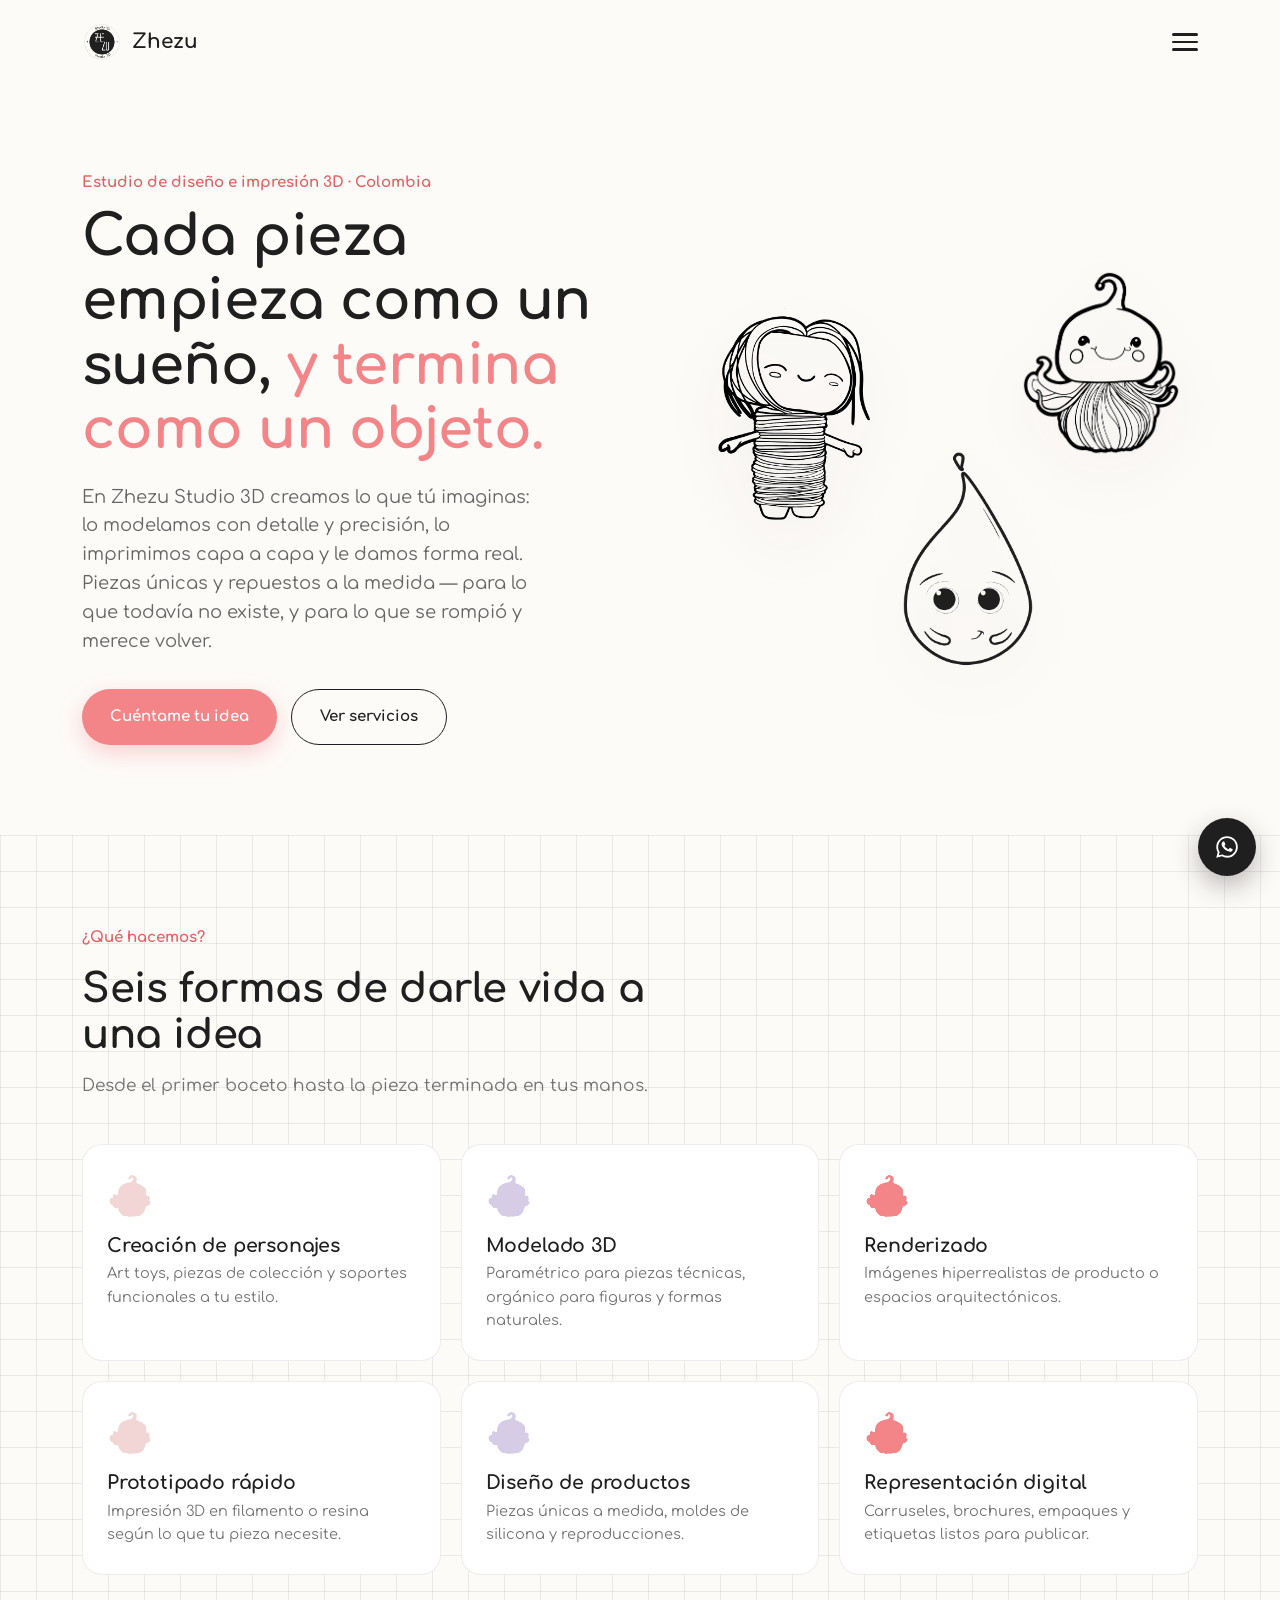
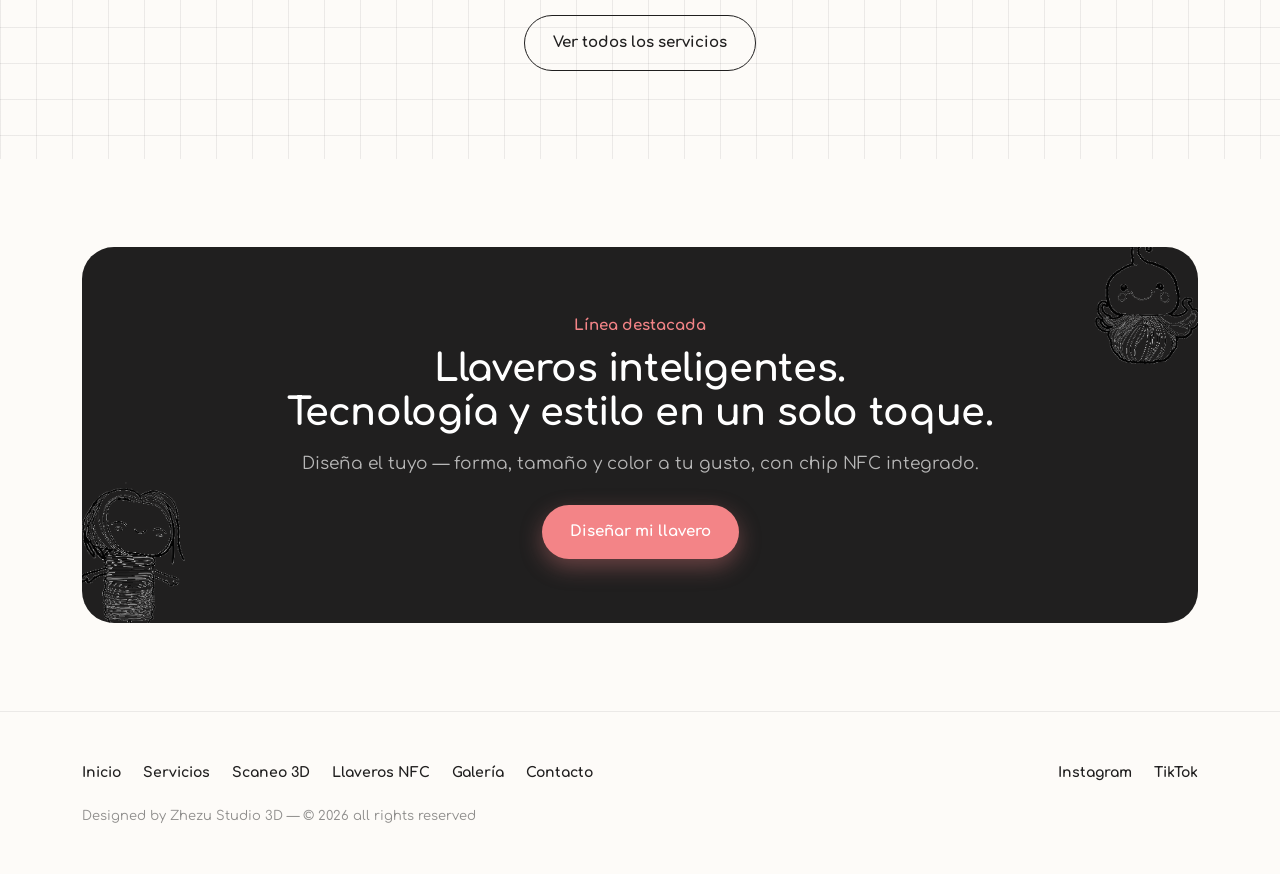
==== index.html @ 17ceea51 "Add files via upload" ====
<!DOCTYPE html>
<html lang="es">
<head>
<meta charset="UTF-8">
<meta name="viewport" content="width=device-width, initial-scale=1.0">
<title>Zhezu Studio 3D — Diseño e impresión 3D personalizada</title>
<meta name="description" content="Estudio de diseño e impresión 3D en Colombia. Personajes, modelado 3D, renderizado, prototipado y llaveros inteligentes con NFC.">
<link rel="icon" href="assets/img/logo_badge.png">
<link rel="preconnect" href="https://fonts.googleapis.com">
<link href="https://fonts.googleapis.com/css2?family=Comfortaa:wght@400;500;600;700&display=swap" rel="stylesheet">
<link rel="stylesheet" href="https://api.fontshare.com/v2/css?f[]=satoshi@400,500,700,900&display=swap">
<link rel="stylesheet" href="assets/css/style.css">
</head>
<body>

<div id="loading-overlay" data-root="./">
  <div class="loading-grid"></div>
  <div class="loading-center">
    <img src="assets/img/mascot_gota.png" alt="">
    <p>cargando</p>
  </div>
  <div class="error-state">
    <h2>¡whoops! algo salió mal</h2>
    <p>Parece que la conexión falló al cargar la página. Intenta de nuevo.</p>
    <button class="btn btn-primary error-retry">Reintentar</button>
  </div>
</div>

<header class="site-header">
  <div class="wrap">
    <a href="index.html" class="brand"><img src="assets/img/logo_badge.png" alt="Zhezu Studio 3D">Zhezu</a>
    <button class="menu-toggle" aria-label="Abrir menú"><span></span><span></span><span></span></button>
  </div>
</header>

<div class="nav-overlay">
  <div class="wrap nav-layout">
    <div class="nav-mascot"><img src="assets/img/mascot_medusa.png" alt=""></div>
    <div class="nav-main">
      <ul>
        <li><a href="servicios.html">Servicios</a></li>
        <li><a href="scaneo-3d.html">Scaneo 3D</a></li>
        <li><a href="llaveros.html">Llaveros NFC</a></li>
        <li><a href="galeria.html">Galería trabajos</a></li>
        <li><a href="contacto.html">Contacto</a></li>
      </ul>
      <div class="nav-foot">
        <div class="nav-social">
          <a href="https://www.instagram.com/zhezu_studio3d" target="_blank" rel="noopener">Instagram</a>
          <a href="https://www.tiktok.com/@zhezu_studio3d" target="_blank" rel="noopener">TikTok</a>
          <a href="https://wa.me/573208390714?text=Hola%21%20Quiero%20m%C3%A1s%20informaci%C3%B3n%20de%20Zhezu%20Studio%203D." target="_blank" rel="noopener">WhatsApp</a>
        </div>
      </div>
    </div>
  </div>
</div>

<section class="hero">
  <div class="wrap hero-grid">
    <div class="reveal">
      <span class="eyebrow">Estudio de diseño e impresión 3D · Colombia</span>
      <h1>Cada pieza empieza como un sueño, <em>y termina como un objeto.</em></h1>
      <p class="lead">En Zhezu Studio 3D creamos lo que tú imaginas: lo modelamos con detalle y precisión, lo imprimimos capa a capa y le damos forma real. Piezas únicas y repuestos a la medida — para lo que todavía no existe, y para lo que se rompió y merece volver.</p>
      <div class="hero-actions">
        <a class="btn btn-primary" href="https://wa.me/573208390714?text=Hola%21%20Tengo%20una%20idea%20y%20quiero%20cont%C3%A1rtela%20a%20Zhezu%20Studio%203D." target="_blank" rel="noopener">Cuéntame tu idea</a>
        <a class="btn btn-ghost" href="servicios.html">Ver servicios</a>
      </div>
    </div>
    <div class="hero-art reveal">
      <img class="mascot m1" src="assets/img/mascot_momia.png" alt="Mascota Zhezu">
      <img class="mascot m2" src="assets/img/mascot_gota.png" alt="Mascota Zhezu">
      <img class="mascot m3" src="assets/img/mascot_medusa.png" alt="Mascota Zhezu">
    </div>
  </div>
</section>

<section class="grid-bg">
  <div class="wrap">
    <div class="section-head reveal">
      <span class="eyebrow">¿Qué hacemos?</span>
      <h2>Seis formas de darle vida a una idea</h2>
      <p class="sub">Desde el primer boceto hasta la pieza terminada en tus manos.</p>
    </div>
    <div class="services-grid">
      <div class="service-card reveal">
        <img class="icon" src="assets/img/silueta_medusa_blush.png" alt="">
        <h3>Creación de personajes</h3>
        <p>Art toys, piezas de colección y soportes funcionales a tu estilo.</p>
      </div>
      <div class="service-card reveal">
        <img class="icon" src="assets/img/silueta_medusa_lavanda.png" alt="">
        <h3>Modelado 3D</h3>
        <p>Paramétrico para piezas técnicas, orgánico para figuras y formas naturales.</p>
      </div>
      <div class="service-card reveal">
        <img class="icon" src="assets/img/silueta_medusa_coral.png" alt="">
        <h3>Renderizado</h3>
        <p>Imágenes hiperrealistas de producto o espacios arquitectónicos.</p>
      </div>
      <div class="service-card reveal">
        <img class="icon" src="assets/img/silueta_medusa_blush.png" alt="">
        <h3>Prototipado rápido</h3>
        <p>Impresión 3D en filamento o resina según lo que tu pieza necesite.</p>
      </div>
      <div class="service-card reveal">
        <img class="icon" src="assets/img/silueta_medusa_lavanda.png" alt="">
        <h3>Diseño de productos</h3>
        <p>Piezas únicas a medida, moldes de silicona y reproducciones.</p>
      </div>
      <div class="service-card reveal">
        <img class="icon" src="assets/img/silueta_medusa_coral.png" alt="">
        <h3>Representación digital</h3>
        <p>Carruseles, brochures, empaques y etiquetas listos para publicar.</p>
      </div>
    </div>
    <div style="text-align:center;margin-top:40px;">
      <a class="btn btn-ghost reveal" href="servicios.html">Ver todos los servicios</a>
    </div>
  </div>
</section>

<section>
  <div class="wrap">
    <div class="cta-banner reveal">
      <img class="mascot-corner mc1" src="assets/img/mascot_momia.png" alt="">
      <img class="mascot-corner mc2" src="assets/img/mascot_medusa.png" alt="">
      <span class="eyebrow" style="color:var(--coral);">Línea destacada</span>
      <h2>Llaveros inteligentes.<br>Tecnología y estilo en un solo toque.</h2>
      <p>Diseña el tuyo — forma, tamaño y color a tu gusto, con chip NFC integrado.</p>
      <a class="btn btn-primary" href="llaveros.html">Diseñar mi llavero</a>
    </div>
  </div>
</section>

<footer class="site-footer">
  <div class="wrap">
    <div class="footer-grid">
      <div class="footer-links">
        <a href="index.html">Inicio</a>
        <a href="servicios.html">Servicios</a>
        <a href="scaneo-3d.html">Scaneo 3D</a>
        <a href="llaveros.html">Llaveros NFC</a>
        <a href="galeria.html">Galería</a>
        <a href="contacto.html">Contacto</a>
      </div>
      <div class="footer-links">
        <a href="https://www.instagram.com/zhezu_studio3d" target="_blank" rel="noopener">Instagram</a>
        <a href="https://www.tiktok.com/@zhezu_studio3d" target="_blank" rel="noopener">TikTok</a>
      </div>
    </div>
    <p class="footer-note" style="margin-top:22px;">Designed by Zhezu Studio 3D — © 2026 all rights reserved</p>
  </div>
</footer>

<a class="wa-float" href="https://wa.me/573208390714?text=Hola%21%20Quiero%20m%C3%A1s%20informaci%C3%B3n%20de%20Zhezu%20Studio%203D." target="_blank" rel="noopener" aria-label="Escribir por WhatsApp">
  <svg width="26" height="26" viewBox="0 0 24 24" fill="none" xmlns="http://www.w3.org/2000/svg">
    <path d="M12.04 2C6.58 2 2.13 6.45 2.13 11.91C2.13 13.66 2.59 15.36 3.45 16.86L2.05 22L7.3 20.62C8.75 21.41 10.38 21.82 12.04 21.82C17.5 21.82 21.95 17.37 21.95 11.91C21.95 9.27 20.92 6.78 19.05 4.91C17.18 3.03 14.68 2 12.04 2ZM12.04 3.67C14.24 3.67 16.31 4.53 17.87 6.09C19.42 7.65 20.28 9.72 20.28 11.92C20.28 16.46 16.58 20.15 12.03 20.15C10.56 20.15 9.12 19.76 7.86 19.03L7.56 18.85L4.43 19.67L5.26 16.61L5.06 16.3C4.26 15 3.8 13.47 3.8 11.91C3.81 7.37 7.5 3.67 12.04 3.67ZM8.53 6.98C8.37 6.98 8.1 7.04 7.87 7.29C7.65 7.53 7 8.13 7 9.36C7 10.59 7.89 11.78 8.01 11.94C8.14 12.11 9.76 14.68 12.31 15.7C14.43 16.55 14.86 16.38 15.33 16.34C15.8 16.3 16.81 15.74 17.02 15.16C17.24 14.58 17.24 14.08 17.17 13.97C17.11 13.87 16.94 13.81 16.69 13.68C16.44 13.56 15.2 12.95 14.97 12.87C14.74 12.78 14.58 12.74 14.41 12.99C14.25 13.24 13.78 13.81 13.64 13.97C13.5 14.14 13.36 14.16 13.11 14.03C12.86 13.91 12.05 13.64 11.09 12.79C10.35 12.13 9.84 11.32 9.7 11.07C9.56 10.82 9.68 10.69 9.81 10.56C9.92 10.45 10.06 10.26 10.19 10.12C10.31 9.97 10.36 9.87 10.44 9.7C10.53 9.54 10.48 9.4 10.42 9.27C10.36 9.15 9.86 7.9 9.64 7.4C9.44 6.92 9.23 6.98 9.06 6.98H8.53Z" fill="currentColor"/>
  </svg>
</a>

<script src="assets/js/main.js"></script>
</body>
</html>
---- assets/css/style.css ----
/* ==========================================================================
   ZHEZU STUDIO 3D — Design system
   ========================================================================== */

:root{
  --coral: #f38487;
  --coral-deep: #e56065;
  --lavanda: #d7cce5;
  --lavanda-deep: #b9a6d1;
  --blush: #f2d6d5;
  --ink: #201f1f;
  --cream: #fdfbf8;
  --paper: #ffffff;
  --line: rgba(32,31,31,0.08);
  --line-strong: rgba(32,31,31,0.14);

  --font-display: 'Comfortaa', sans-serif;
  --font-body: 'Satoshi', 'Comfortaa', sans-serif;

  --radius-s: 10px;
  --radius-m: 20px;
  --radius-l: 32px;

  --ease: cubic-bezier(.22,1,.36,1);
}

*, *::before, *::after{ box-sizing: border-box; }
html{ scroll-behavior: smooth; }
body{
  margin: 0;
  background: var(--cream);
  color: var(--ink);
  font-family: var(--font-body);
  font-size: 17px;
  line-height: 1.6;
  -webkit-font-smoothing: antialiased;
  overflow-x: hidden;
}
img{ max-width: 100%; display: block; }
a{ color: inherit; text-decoration: none; }
button{ font-family: inherit; }

h1,h2,h3,h4,.font-display{
  font-family: var(--font-display);
  font-weight: 700;
  margin: 0;
  line-height: 1.15;
  letter-spacing: -0.01em;
}

.wrap{ max-width: 1180px; margin: 0 auto; padding: 0 32px; }
@media (max-width: 640px){ .wrap{ padding: 0 20px; } }

/* subtle graph-paper background, brand signature */
.grid-bg{
  background-image:
    linear-gradient(var(--line) 1px, transparent 1px),
    linear-gradient(90deg, var(--line) 1px, transparent 1px);
  background-size: 36px 36px;
}

section{ padding: 88px 0; position: relative; }
@media (max-width: 640px){ section{ padding: 56px 0; } }

.eyebrow{
  font-family: var(--font-display);
  font-weight: 700;
  color: var(--coral-deep);
  font-size: 15px;
  display: inline-block;
  margin-bottom: 10px;
}

.btn{
  display: inline-flex;
  align-items: center;
  gap: 8px;
  padding: 15px 28px;
  border-radius: 100px;
  font-family: var(--font-display);
  font-weight: 700;
  font-size: 15px;
  border: none;
  cursor: pointer;
  transition: transform .2s var(--ease), box-shadow .2s var(--ease);
}
.btn:hover{ transform: translateY(-2px); }
.btn-primary{ background: var(--coral); color: #fff; box-shadow: 0 8px 22px rgba(243,132,135,0.35); }
.btn-primary:hover{ box-shadow: 0 12px 28px rgba(243,132,135,0.45); }
.btn-ghost{ background: transparent; border: 1.5px solid var(--ink); color: var(--ink); }
.btn-ghost:hover{ background: var(--ink); color: #fff; }
.btn-light{ background: #fff; color: var(--ink); border: 1.5px solid var(--line-strong); }

/* ---- header / nav ---- */
.site-header{
  position: fixed; top: 0; left: 0; right: 0; z-index: 200;
  padding: 22px 0;
  transition: background .3s var(--ease), box-shadow .3s var(--ease);
}
.site-header.is-scrolled{
  background: rgba(253,251,248,0.9);
  backdrop-filter: blur(10px);
  box-shadow: 0 1px 0 var(--line);
}
.site-header .wrap{ display:flex; align-items:center; justify-content:space-between; }
.brand{ display:flex; align-items:center; gap:10px; font-family: var(--font-display); font-weight:700; font-size: 20px; }
.brand img{ width: 40px; height: 40px; }
.menu-toggle{
  display:flex; flex-direction:column; gap:5px; background:none; border:none; cursor:pointer;
  padding: 10px; margin: -10px;
}
.menu-toggle span{ width: 26px; height: 2.5px; background: var(--ink); border-radius: 2px; transition: transform .3s var(--ease), opacity .3s var(--ease); }
.menu-toggle.is-open span:nth-child(1){ transform: translateY(7.5px) rotate(45deg); }
.menu-toggle.is-open span:nth-child(2){ opacity: 0; }
.menu-toggle.is-open span:nth-child(3){ transform: translateY(-7.5px) rotate(-45deg); }

/* full-screen nav overlay */
.nav-overlay{
  position: fixed; inset: 0; z-index: 190;
  background: var(--blush);
  display: flex; flex-direction: column; justify-content: center;
  transform: translateY(-100%);
  transition: transform .5s var(--ease);
}
.nav-overlay.is-open{ transform: translateY(0); }
.nav-layout{
  display:flex; align-items:center; gap: 64px;
}
.nav-mascot{
  flex: 0 0 auto; display:flex; align-items:center; justify-content:center;
  opacity: 0; transform: translateX(-24px) scale(.9);
  transition: opacity .6s var(--ease) .1s, transform .6s var(--ease) .1s;
}
.nav-overlay.is-open .nav-mascot{ opacity: 1; transform: translateX(0) scale(1); }
.nav-mascot img{ width: clamp(120px, 16vw, 220px); animation: nav-mascot-spin 9s linear infinite; }
@keyframes nav-mascot-spin{ from{ transform: rotate(0deg);} to{ transform: rotate(360deg);} }
@media (max-width: 780px){ .nav-mascot{ display:none; } }
.nav-main{ flex: 1 1 auto; min-width: 0; }
.nav-overlay ul{ list-style:none; margin: 0; padding: 0; }
.nav-overlay li{ overflow:hidden; }
.nav-overlay ul a{
  display:inline-block;
  font-family: var(--font-display);
  font-weight: 700;
  font-size: clamp(26px, 4.4vw, 42px);
  color: var(--ink);
  padding: 5px 0;
  transform: translateY(110%);
  transition: transform .55s var(--ease), color .2s;
}
.nav-overlay.is-open ul a{ transform: translateY(0); }
.nav-overlay ul a:hover{ color: var(--coral-deep); }
.nav-overlay li:nth-child(1) a{ transition-delay: .06s; }
.nav-overlay li:nth-child(2) a{ transition-delay: .11s; }
.nav-overlay li:nth-child(3) a{ transition-delay: .16s; }
.nav-overlay li:nth-child(4) a{ transition-delay: .21s; }
.nav-overlay li:nth-child(5) a{ transition-delay: .26s; }
.nav-overlay .nav-foot{
  display:flex; justify-content:flex-start; align-items:center;
  margin-top: 32px; padding-top: 18px; border-top: 1px solid rgba(32,31,31,0.15);
  font-size: 14px;
  opacity: 0;
  transition: opacity .4s var(--ease) .2s;
}
.nav-overlay.is-open .nav-foot{ opacity: 1; }
.nav-social{ display:flex; gap: 18px; }
.nav-social a{
  font-family: var(--font-display);
  font-weight: 700;
  font-size: 14px;
  color: var(--ink);
  transition: color .2s;
}
.nav-social a:hover{ color: var(--coral-deep); }

/* ---- loading overlay ---- */
#loading-overlay{
  position: fixed; inset: 0; z-index: 500;
  background: var(--cream);
  display:flex; align-items:center; justify-content:center;
  transition: opacity .5s var(--ease), visibility .5s var(--ease);
}
#loading-overlay.is-hidden{ opacity: 0; visibility: hidden; pointer-events:none; }
.loading-grid{
  position:absolute; inset:0;
  display:grid;
  grid-template-columns: repeat(auto-fill, minmax(70px,1fr));
  grid-auto-rows: 70px;
  overflow:hidden;
  opacity: .55;
}
.loading-grid img{
  width: 30px; height: 30px; margin: auto;
  animation: spin-loading 2.2s linear infinite;
  transition: transform .6s cubic-bezier(.55,0,1,.45), opacity .6s;
}
@keyframes spin-loading{ to{ transform: rotate(360deg); } }
.loading-center{
  position: relative; z-index: 2; text-align:center;
}
.loading-center img{ width: 84px; height:84px; margin: 0 auto 14px; animation: spin-loading 1.6s linear infinite; }
.loading-center p{ font-family: var(--font-display); font-weight:700; color: var(--coral-deep); letter-spacing: .04em; }

#loading-overlay.is-error .loading-grid img{
  animation: none !important;
  transform: translateY(140vh) rotate(280deg) !important;
  opacity: .35;
}
#loading-overlay.is-error .loading-center{ display:none; }
.error-state{
  display:none; position:relative; z-index:2; text-align:center; max-width: 420px; padding: 0 20px;
}
#loading-overlay.is-error .error-state{ display:block; }
.error-state h2{ color: var(--coral-deep); font-size: 30px; margin-bottom: 10px; }
.error-state p{ color: rgba(32,31,31,0.65); margin-bottom: 22px; }

/* ---- hero ---- */
.hero{ padding-top: 168px; padding-bottom: 90px; }
.hero-grid{ display:grid; grid-template-columns: 1.05fr .95fr; gap: 40px; align-items:center; }
@media (max-width: 880px){ .hero-grid{ grid-template-columns: 1fr; } }
.hero h1{ font-size: clamp(34px, 5vw, 56px); }
.hero h1 em{ font-style: normal; color: var(--coral); }
.hero p.lead{ margin-top: 20px; color: rgba(32,31,31,0.68); max-width: 46ch; font-size: 18px; }
.hero-actions{ display:flex; gap:14px; margin-top: 34px; flex-wrap:wrap; }
.hero-art{ position:relative; height: 420px; }
.hero-art .mascot{ position:absolute; transition: transform .15s ease-out; filter: drop-shadow(0 20px 30px rgba(32,31,31,0.08)); }
.hero-art .m1{ width: 34%; left: 4%; top: 12%; }
.hero-art .m2{ width: 30%; left: 40%; top: 46%; }
.hero-art .m3{ width: 34%; right: 2%; top: 4%; }

.hero-art--solo{ display:flex; align-items:center; justify-content:center; }
.mascot-solo{
  position:static !important; width: 52%; max-width: 320px;
  animation: mascot-float 5s ease-in-out infinite;
}
@keyframes mascot-float{
  0%, 100%{ transform: translateY(0) rotate(-3deg); }
  50%{ transform: translateY(-16px) rotate(3deg); }
}

/* ---- decorative silhouettes ---- */
.bg-blob{ position:absolute; opacity:.5; pointer-events:none; z-index:0; }

/* ---- services teaser / grid ---- */
.services-grid{ display:grid; grid-template-columns: repeat(3,1fr); gap: 20px; margin-top: 44px; }
@media (max-width: 900px){ .services-grid{ grid-template-columns: repeat(2,1fr); } }
@media (max-width: 600px){ .services-grid{ grid-template-columns: 1fr; } }
.service-card{
  background: #fff; border: 1px solid var(--line); border-radius: var(--radius-m);
  padding: 28px 24px; transition: transform .25s var(--ease), box-shadow .25s var(--ease), border-color .25s;
  position: relative; overflow: hidden;
}
.service-card:hover{ transform: translateY(-6px); box-shadow: 0 18px 36px rgba(32,31,31,0.09); border-color: transparent; }
.service-card .icon{ width: 46px; height: 46px; margin-bottom: 16px; transition: transform .35s var(--ease); }
.service-card:hover .icon{ transform: rotate(-8deg) scale(1.08); }
.service-card h3{ font-size: 19px; margin-bottom: 6px; }
.service-card p{ color: rgba(32,31,31,0.62); font-size: 14.5px; margin: 0; }

/* ---- section head ---- */
.section-head{ max-width: 62ch; }
.section-head h2{ font-size: clamp(28px,4vw,40px); margin-top: 6px; }
.section-head p.sub{ color: rgba(32,31,31,0.62); margin-top: 14px; font-size: 17px; }

/* ---- CTA banner ---- */
.cta-banner{
  background: var(--ink); color: #fff; border-radius: var(--radius-l);
  padding: 64px 44px; text-align:center; position: relative; overflow:hidden;
}
.cta-banner h2{ color:#fff; font-size: clamp(26px,4vw,38px); }
.cta-banner p{ color: rgba(255,255,255,0.68); margin: 14px 0 28px; }
.cta-banner .mascot-corner{ position:absolute; width: 120px; opacity:.9; }
.cta-banner .mc1{ left: -10px; bottom: -14px; }
.cta-banner .mc2{ right: -10px; top: -14px; transform: scaleX(-1); }

/* ---- footer ---- */
.site-footer{ padding: 50px 0 34px; border-top: 1px solid var(--line); }
.footer-grid{ display:flex; justify-content:space-between; align-items:center; flex-wrap:wrap; gap: 18px; }
.footer-links{ display:flex; gap: 22px; font-family: var(--font-display); font-weight:700; font-size:14px; }
.footer-links a:hover{ color: var(--coral-deep); }
.footer-note{ font-size: 13px; color: rgba(32,31,31,0.5); }

/* ---- whatsapp float ---- */
.wa-float{
  position: fixed; bottom: 24px; right: 24px; z-index: 150;
  width: 58px; height: 58px; border-radius: 50%;
  background: var(--ink); color: #fff; display:flex; align-items:center; justify-content:center;
  box-shadow: 0 10px 26px rgba(32,31,31,0.3);
  transition: transform .2s var(--ease);
}
.wa-float:hover{ transform: scale(1.08); }

/* ---- numbered steps ---- */
.steps-grid{ display:grid; grid-template-columns: repeat(4,1fr); gap: 24px; margin-top: 44px; }
@media (max-width: 900px){ .steps-grid{ grid-template-columns: repeat(2,1fr); } }
@media (max-width: 560px){ .steps-grid{ grid-template-columns: 1fr; } }
.step-card{ position: relative; padding-top: 6px; }
.step-card .num{
  font-family: var(--font-display); font-weight: 700; font-size: 15px;
  color: var(--coral-deep); border: 1.5px solid var(--coral); border-radius: 50%;
  width: 34px; height: 34px; display:flex; align-items:center; justify-content:center;
  margin-bottom: 18px;
}
.step-card h3{ font-size: 17px; margin-bottom: 6px; }
.step-card p{ color: rgba(32,31,31,0.62); font-size: 14.5px; margin: 0; }

/* ---- reveal on scroll ---- */
.reveal{ opacity:0; transform: translateY(24px); transition: opacity .7s var(--ease), transform .7s var(--ease); }
.reveal.in{ opacity:1; transform: translateY(0); }

/* ==========================================================================
   Page-specific: SERVICIOS
   ========================================================================== */
.services-detail{ display:flex; flex-direction:column; gap: 0; margin-top: 40px; }
.service-row{
  display:grid; grid-template-columns: 90px 1fr auto; gap: 28px; align-items:center;
  padding: 34px 0; border-top: 1px solid var(--line);
  transition: background .25s;
}
.service-row:last-child{ border-bottom: 1px solid var(--line); }
.service-row:hover{ background: rgba(243,132,135,0.05); }
.service-row .icon{ width: 62px; height: 62px; transition: transform .4s var(--ease); }
.service-row:hover .icon{ transform: rotate(10deg) scale(1.12); }
.service-row h3{ font-size: 24px; }
.service-row p{ margin: 6px 0 0; color: rgba(32,31,31,0.6); }
.service-row .side{ text-align:right; }
.service-row .tag{
  font-family: var(--font-display); font-weight:700; font-size:12px; letter-spacing:.03em;
  text-transform: uppercase; color: rgba(32,31,31,0.4); white-space:nowrap;
}
.service-row .note{
  margin-top: 8px; font-size: 14px; font-style: italic; color: rgba(32,31,31,0.55);
  max-width: 22ch; margin-left:auto;
}
@media (max-width: 720px){
  .service-row{ grid-template-columns: 56px 1fr; }
  .service-row .side{ grid-column: 1 / -1; justify-self:start; text-align:left; }
  .service-row .note{ margin-left:0; max-width:none; }
}

/* ==========================================================================
   Page-specific: GALERIA
   ========================================================================== */
.filter-row{ display:flex; gap:10px; flex-wrap:wrap; margin: 36px 0 40px; }
.filter-btn{
  border: 1.5px solid var(--line-strong); background: #fff; color: rgba(32,31,31,0.7);
  padding: 10px 20px; border-radius: 100px; font-family: var(--font-display); font-weight:700; font-size: 14px;
  cursor:pointer; transition: all .2s;
}
.filter-btn:hover{ border-color: var(--coral); color: var(--coral-deep); }
.filter-btn.active{ background: var(--ink); border-color: var(--ink); color:#fff; }

.gallery-grid{ column-count: 3; column-gap: 18px; }
@media (max-width: 900px){ .gallery-grid{ column-count: 2; } }
@media (max-width: 560px){ .gallery-grid{ column-count: 1; } }
.gallery-item{
  break-inside: avoid; margin-bottom: 18px; border-radius: var(--radius-m); overflow:hidden;
  cursor: pointer; position:relative; border: 1px solid var(--line);
  transition: transform .3s var(--ease), box-shadow .3s var(--ease);
}
.gallery-item:hover{ transform: translateY(-4px); box-shadow: 0 16px 30px rgba(32,31,31,0.12); }
.gallery-item img{ width:100%; display:block; transition: transform .5s var(--ease); }
.gallery-item:hover img{ transform: scale(1.05); }
.gallery-item .cap{
  position:absolute; left:0; right:0; bottom:0; padding: 14px 16px 10px;
  background: linear-gradient(to top, rgba(32,31,31,0.72), transparent);
  color:#fff; font-size: 13px; font-weight:600; opacity:0; transition: opacity .25s;
}
.gallery-item:hover .cap{ opacity:1; }
.gallery-item.hide{ display:none; }

.lightbox{
  position: fixed; inset:0; z-index: 300; background: rgba(32,31,31,0.88);
  display:flex; align-items:center; justify-content:center; padding: 40px;
  opacity:0; visibility:hidden; transition: opacity .3s, visibility .3s;
}
.lightbox.is-open{ opacity:1; visibility:visible; }
.lightbox img{ max-width: min(760px,90vw); max-height: 82vh; border-radius: var(--radius-m); }
.lightbox-close{
  position:absolute; top: 26px; right: 26px; width:44px; height:44px; border-radius:50%;
  background: rgba(255,255,255,0.14); color:#fff; border:none; cursor:pointer; font-size: 20px;
}

/* ==========================================================================
   Page-specific: LLAVEROS / CONFIGURADOR
   ========================================================================== */
.usecases-grid{ display:grid; grid-template-columns: repeat(3,1fr); gap: 20px; margin-top: 40px; }
@media (max-width: 820px){ .usecases-grid{ grid-template-columns: 1fr; } }
.usecase-card{ border-radius: var(--radius-m); overflow:hidden; border: 1px solid var(--line); background:#fff; }
.usecase-card img{ width:100%; aspect-ratio: 1/1; object-fit: cover; }
.usecase-card .body{ padding: 20px; }
.usecase-card h3{ font-size: 17px; }
.usecase-card p{ font-size: 14px; color: rgba(32,31,31,0.6); margin: 6px 0 0; }

#configurador{ background: #fff; border-radius: var(--radius-l); border: 1px solid var(--line); padding: 48px; margin-top: 60px; }
@media (max-width: 640px){ #configurador{ padding: 28px 20px; } }
.config-layout{ display:grid; grid-template-columns: 1fr 1fr; gap: 56px; align-items:start; }
@media (max-width: 900px){ .config-layout{ grid-template-columns: 1fr; } }

.config-group{ margin-bottom: 28px; }
.config-label{ font-family: var(--font-display); font-weight:700; font-size: 14px; display:block; margin-bottom: 12px; }
.config-label .opt{ font-weight: 400; color: rgba(32,31,31,0.45); font-family: var(--font-body); }
.chip-row{ display:flex; gap: 10px; flex-wrap:wrap; }
.chip{
  border: 1.5px solid var(--line-strong); background: var(--cream); color: var(--ink);
  padding: 10px 18px; border-radius: 100px; font-size: 14px; cursor:pointer; transition: all .15s;
}
.chip:hover{ border-color: var(--coral); }
.chip.active{ background: var(--coral); border-color: var(--coral); color:#fff; font-weight:600; }

.swatch{
  width: 38px; height:38px; border-radius:50%; cursor:pointer; display:inline-block;
  border: 2.5px solid transparent; transition: transform .15s, border-color .15s;
}
.swatch:hover{ transform: scale(1.08); }
.swatch.active{ border-color: var(--ink); transform: scale(1.12); }

.upload-box{
  border: 2px dashed var(--line-strong); border-radius: var(--radius-m); padding: 28px;
  text-align:center; cursor:pointer; transition: border-color .2s, background .2s;
}
.upload-box:hover, .upload-box.drag{ border-color: var(--coral); background: rgba(243,132,135,0.05); }
.upload-box input{ display:none; }
.upload-preview{ margin-top: 14px; display:none; align-items:center; gap: 12px; text-align:left; }
.upload-preview.show{ display:flex; }
.upload-preview img{ width: 56px; height:56px; object-fit:cover; border-radius: 12px; }

textarea, input[type=text]{
  width: 100%; border: 1.5px solid var(--line-strong); border-radius: var(--radius-s);
  padding: 13px 16px; font-family: var(--font-body); font-size: 15px; background: var(--cream);
  transition: border-color .2s;
}
textarea:focus, input[type=text]:focus{ outline:none; border-color: var(--coral); }
textarea{ min-height: 90px; resize: vertical; }

.config-preview{
  background: var(--cream); border-radius: var(--radius-m); border: 1px solid var(--line);
  padding: 36px; display:flex; flex-direction:column; align-items:center; position: sticky; top: 110px;
}
.preview-shape{
  width: 150px; height:150px; display:flex; align-items:center; justify-content:center; position:relative;
  transition: background-color .25s, border-radius .25s, clip-path .25s;
}
.preview-ring{ width:24px; height:24px; border:5px solid #9a9a9a; border-radius:50%; position:absolute; top:-8px; left:50%; transform:translateX(-50%); }
.preview-letter{ font-family: var(--font-display); font-weight:700; font-size: 58px; color:#fff; }
.preview-summary{ margin-top: 24px; text-align:center; color: rgba(32,31,31,0.65); font-size: 14px; line-height:1.7; }
.preview-summary strong{ color: var(--ink); }
.preview-note{
  margin-top: 18px; font-size: 12.5px; color: var(--coral-deep); background: rgba(243,132,135,0.09);
  padding: 12px 14px; border-radius: var(--radius-s); text-align:left;
}
.config-cta{ margin-top: 20px; width: 100%; justify-content:center; }

/* ==========================================================================
   Page-specific: CONTACTO
   ========================================================================== */
.contact-hero{
  text-align:center; padding-top: 150px;
  background-image: linear-gradient(rgba(253,251,248,0.86), rgba(253,251,248,0.86)), url('../img/pattern_bg.png');
  background-repeat: no-repeat, repeat;
  background-size: cover, 380px auto;
  background-position: center, center top;
}
.contact-links{ display:grid; grid-template-columns: repeat(3,1fr); gap: 20px; margin-top: 50px; }
@media (max-width: 780px){ .contact-links{ grid-template-columns: 1fr; } }
.contact-card{
  background:#fff; border:1px solid var(--line); border-radius: var(--radius-m); padding: 36px 28px;
  text-align:center; transition: transform .25s var(--ease), box-shadow .25s var(--ease);
}
.contact-card:hover{ transform: translateY(-6px); box-shadow: 0 18px 36px rgba(32,31,31,0.1); }
.contact-card .ic{ width: 52px; height:52px; margin: 0 auto 16px; }
.contact-card h3{ font-size: 18px; }
.contact-card p{ color: rgba(32,31,31,0.6); font-size: 14px; margin: 6px 0 18px; }

/* ==========================================================================
   Page-specific: 404 / ERROR
   ========================================================================== */
.error-page{
  min-height: 100vh; display:flex; align-items:center; justify-content:center; text-align:center;
  padding: 40px 20px;
}
.error-page .mascots{ display:flex; justify-content:center; gap: 18px; margin-bottom: 28px; }
.error-page .mascots img{ width: 78px; animation: fall-wobble 2.4s ease-in-out infinite; }
.error-page .mascots img:nth-child(2){ animation-delay: .2s; }
.error-page .mascots img:nth-child(3){ animation-delay: .4s; }
@keyframes fall-wobble{ 0%,100%{ transform: translateY(0) rotate(-4deg);} 50%{ transform: translateY(-10px) rotate(4deg);} }
.error-page h1{ font-size: clamp(28px,5vw,44px); color: var(--coral-deep); }
.error-page p{ color: rgba(32,31,31,0.6); margin: 14px 0 30px; }
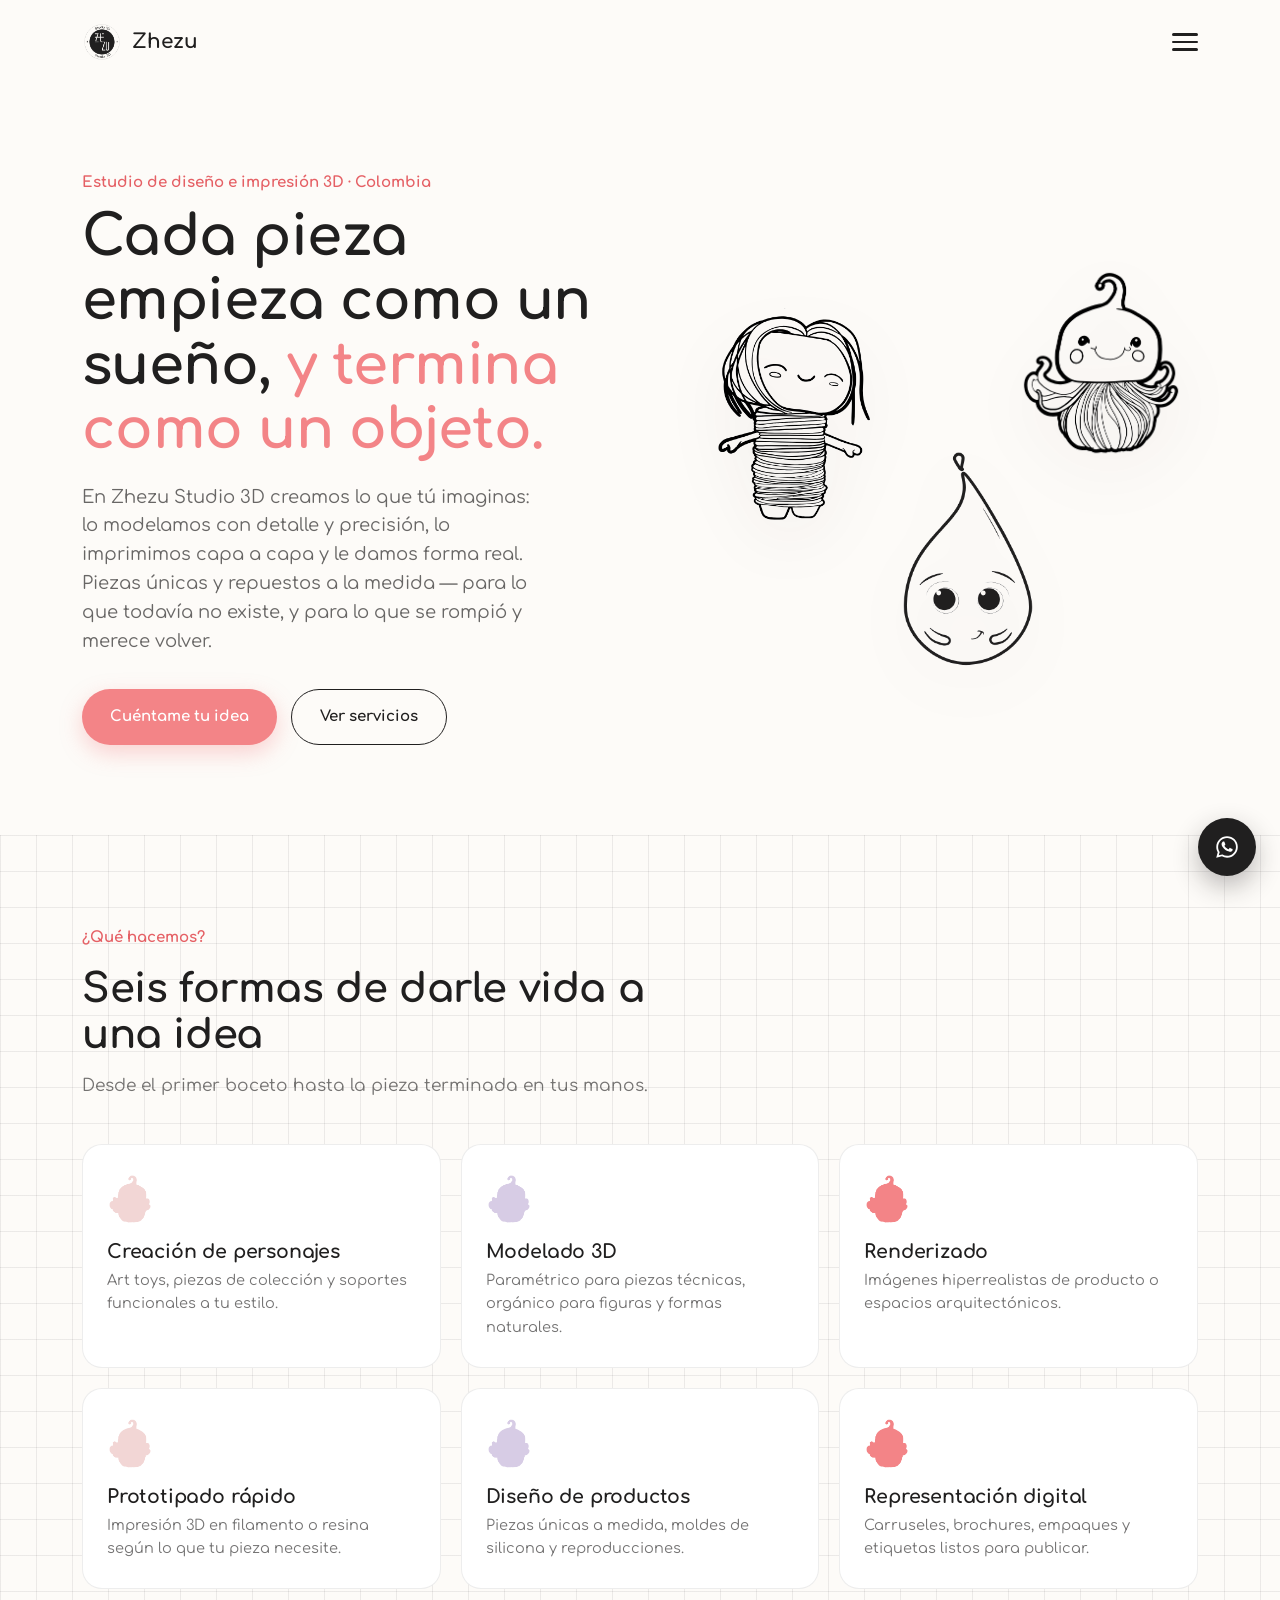
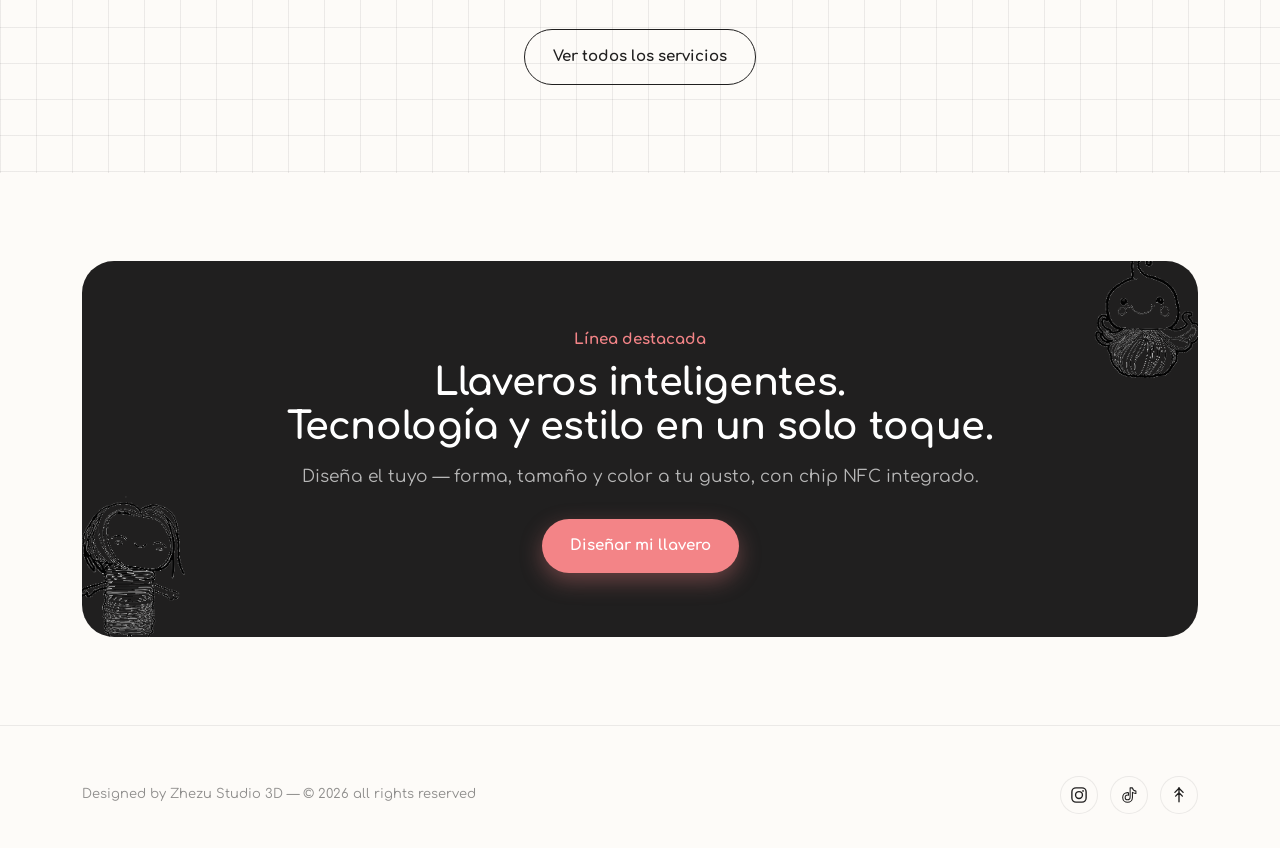
==== commit da44b111: "Add files via upload" ====
--- a/index.html
+++ b/index.html
@@ -135,20 +135,28 @@
 <footer class="site-footer">
   <div class="wrap">
     <div class="footer-grid">
-      <div class="footer-links">
-        <a href="index.html">Inicio</a>
-        <a href="servicios.html">Servicios</a>
-        <a href="scaneo-3d.html">Scaneo 3D</a>
-        <a href="llaveros.html">Llaveros NFC</a>
-        <a href="galeria.html">Galería</a>
-        <a href="contacto.html">Contacto</a>
-      </div>
-      <div class="footer-links">
-        <a href="https://www.instagram.com/zhezu_studio3d" target="_blank" rel="noopener">Instagram</a>
-        <a href="https://www.tiktok.com/@zhezu_studio3d" target="_blank" rel="noopener">TikTok</a>
+      <p class="footer-note">Designed by Zhezu Studio 3D — © 2026 all rights reserved</p>
+      <div class="footer-social">
+        <a href="https://www.instagram.com/zhezu_studio3d" target="_blank" rel="noopener" aria-label="Instagram">
+          <svg width="18" height="18" viewBox="0 0 24 24" fill="none" xmlns="http://www.w3.org/2000/svg">
+            <rect x="2.5" y="2.5" width="19" height="19" rx="5.5" stroke="currentColor" stroke-width="1.8"/>
+            <circle cx="12" cy="12" r="4.6" stroke="currentColor" stroke-width="1.8"/>
+            <circle cx="17.4" cy="6.6" r="1.15" fill="currentColor"/>
+          </svg>
+        </a>
+        <a href="https://www.tiktok.com/@zhezu_studio3d" target="_blank" rel="noopener" aria-label="TikTok">
+          <svg width="18" height="18" viewBox="0 0 24 24" fill="none" xmlns="http://www.w3.org/2000/svg">
+            <path d="M16.6 2.5c.4 2.4 2 4 4.6 4.2v3.2c-1.6.1-3-.4-4.6-1.4v6.7c0 3.6-2.9 6.4-6.5 6.4s-6.5-2.8-6.5-6.4 2.9-6.4 6.5-6.4c.4 0 .8 0 1.2.1v3.3a3.2 3.2 0 0 0-1.2-.2 3.2 3.2 0 1 0 0 6.4c1.9 0 3.4-1.5 3.4-3.5V2.5h3.1Z" stroke="currentColor" stroke-width="1.4" stroke-linejoin="round"/>
+          </svg>
+        </a>
+        <a href="https://linktr.ee/zhezustudio3d" target="_blank" rel="noopener" aria-label="Linktree">
+          <svg width="18" height="18" viewBox="0 0 24 24" fill="none" xmlns="http://www.w3.org/2000/svg">
+            <path d="M12 3v18M12 3 6.5 8.5M12 3l5.5 5.5M12 9 7.5 13.5M12 9l4.5 4.5" stroke="currentColor" stroke-width="1.8" stroke-linecap="round" stroke-linejoin="round"/>
+            <circle cx="12" cy="3" r="1.4" fill="currentColor"/>
+          </svg>
+        </a>
       </div>
     </div>
-    <p class="footer-note" style="margin-top:22px;">Designed by Zhezu Studio 3D — © 2026 all rights reserved</p>
   </div>
 </footer>
 
--- a/assets/css/style.css
+++ b/assets/css/style.css
@@ -190,7 +190,7 @@
   opacity: .55;
 }
 .loading-grid img{
-  width: 30px; height: 30px; margin: auto;
+  width: 30px; height: auto; margin: auto;
   animation: spin-loading 2.2s linear infinite;
   transition: transform .6s cubic-bezier(.55,0,1,.45), opacity .6s;
 }
@@ -198,7 +198,7 @@
 .loading-center{
   position: relative; z-index: 2; text-align:center;
 }
-.loading-center img{ width: 84px; height:84px; margin: 0 auto 14px; animation: spin-loading 1.6s linear infinite; }
+.loading-center img{ width: 84px; height:auto; margin: 0 auto 14px; animation: spin-loading 1.6s linear infinite; }
 .loading-center p{ font-family: var(--font-display); font-weight:700; color: var(--coral-deep); letter-spacing: .04em; }
 
 #loading-overlay.is-error .loading-grid img{
@@ -251,7 +251,7 @@
   position: relative; overflow: hidden;
 }
 .service-card:hover{ transform: translateY(-6px); box-shadow: 0 18px 36px rgba(32,31,31,0.09); border-color: transparent; }
-.service-card .icon{ width: 46px; height: 46px; margin-bottom: 16px; transition: transform .35s var(--ease); }
+.service-card .icon{ width: 46px; height: auto; margin-bottom: 16px; transition: transform .35s var(--ease); }
 .service-card:hover .icon{ transform: rotate(-8deg) scale(1.08); }
 .service-card h3{ font-size: 19px; margin-bottom: 6px; }
 .service-card p{ color: rgba(32,31,31,0.62); font-size: 14.5px; margin: 0; }
@@ -277,7 +277,15 @@
 .footer-grid{ display:flex; justify-content:space-between; align-items:center; flex-wrap:wrap; gap: 18px; }
 .footer-links{ display:flex; gap: 22px; font-family: var(--font-display); font-weight:700; font-size:14px; }
 .footer-links a:hover{ color: var(--coral-deep); }
-.footer-note{ font-size: 13px; color: rgba(32,31,31,0.5); }
+.footer-note{ font-size: 13px; color: rgba(32,31,31,0.5); margin:0; }
+.footer-social{ display:flex; gap: 12px; }
+.footer-social a{
+  width: 38px; height: 38px; border-radius: 50%;
+  display:flex; align-items:center; justify-content:center;
+  background: var(--cream); border: 1px solid var(--line);
+  color: var(--ink); transition: all .2s ease;
+}
+.footer-social a:hover{ background: var(--coral); border-color: var(--coral); color: #fff; transform: translateY(-2px); }
 
 /* ---- whatsapp float ---- */
 .wa-float{
@@ -318,7 +326,7 @@
 }
 .service-row:last-child{ border-bottom: 1px solid var(--line); }
 .service-row:hover{ background: rgba(243,132,135,0.05); }
-.service-row .icon{ width: 62px; height: 62px; transition: transform .4s var(--ease); }
+.service-row .icon{ width: 62px; height: auto; transition: transform .4s var(--ease); }
 .service-row:hover .icon{ transform: rotate(10deg) scale(1.12); }
 .service-row h3{ font-size: 24px; }
 .service-row p{ margin: 6px 0 0; color: rgba(32,31,31,0.6); }
@@ -455,10 +463,13 @@
    ========================================================================== */
 .contact-hero{
   text-align:center; padding-top: 150px;
-  background-image: linear-gradient(rgba(253,251,248,0.86), rgba(253,251,248,0.86)), url('../img/pattern_bg.png');
+  background-image: linear-gradient(rgba(253,251,248,0.6), rgba(253,251,248,0.6)), url('../img/pattern_bg.png');
   background-repeat: no-repeat, repeat;
-  background-size: cover, 380px auto;
+  background-size: cover, 900px auto;
   background-position: center, center top;
+}
+@media (max-width: 720px){
+  .contact-hero{ background-size: cover, 560px auto; }
 }
 .contact-links{ display:grid; grid-template-columns: repeat(3,1fr); gap: 20px; margin-top: 50px; }
 @media (max-width: 780px){ .contact-links{ grid-template-columns: 1fr; } }
@@ -467,7 +478,7 @@
   text-align:center; transition: transform .25s var(--ease), box-shadow .25s var(--ease);
 }
 .contact-card:hover{ transform: translateY(-6px); box-shadow: 0 18px 36px rgba(32,31,31,0.1); }
-.contact-card .ic{ width: 52px; height:52px; margin: 0 auto 16px; }
+.contact-card .ic{ width: 52px; height:auto; margin: 0 auto 16px; }
 .contact-card h3{ font-size: 18px; }
 .contact-card p{ color: rgba(32,31,31,0.6); font-size: 14px; margin: 6px 0 18px; }
 
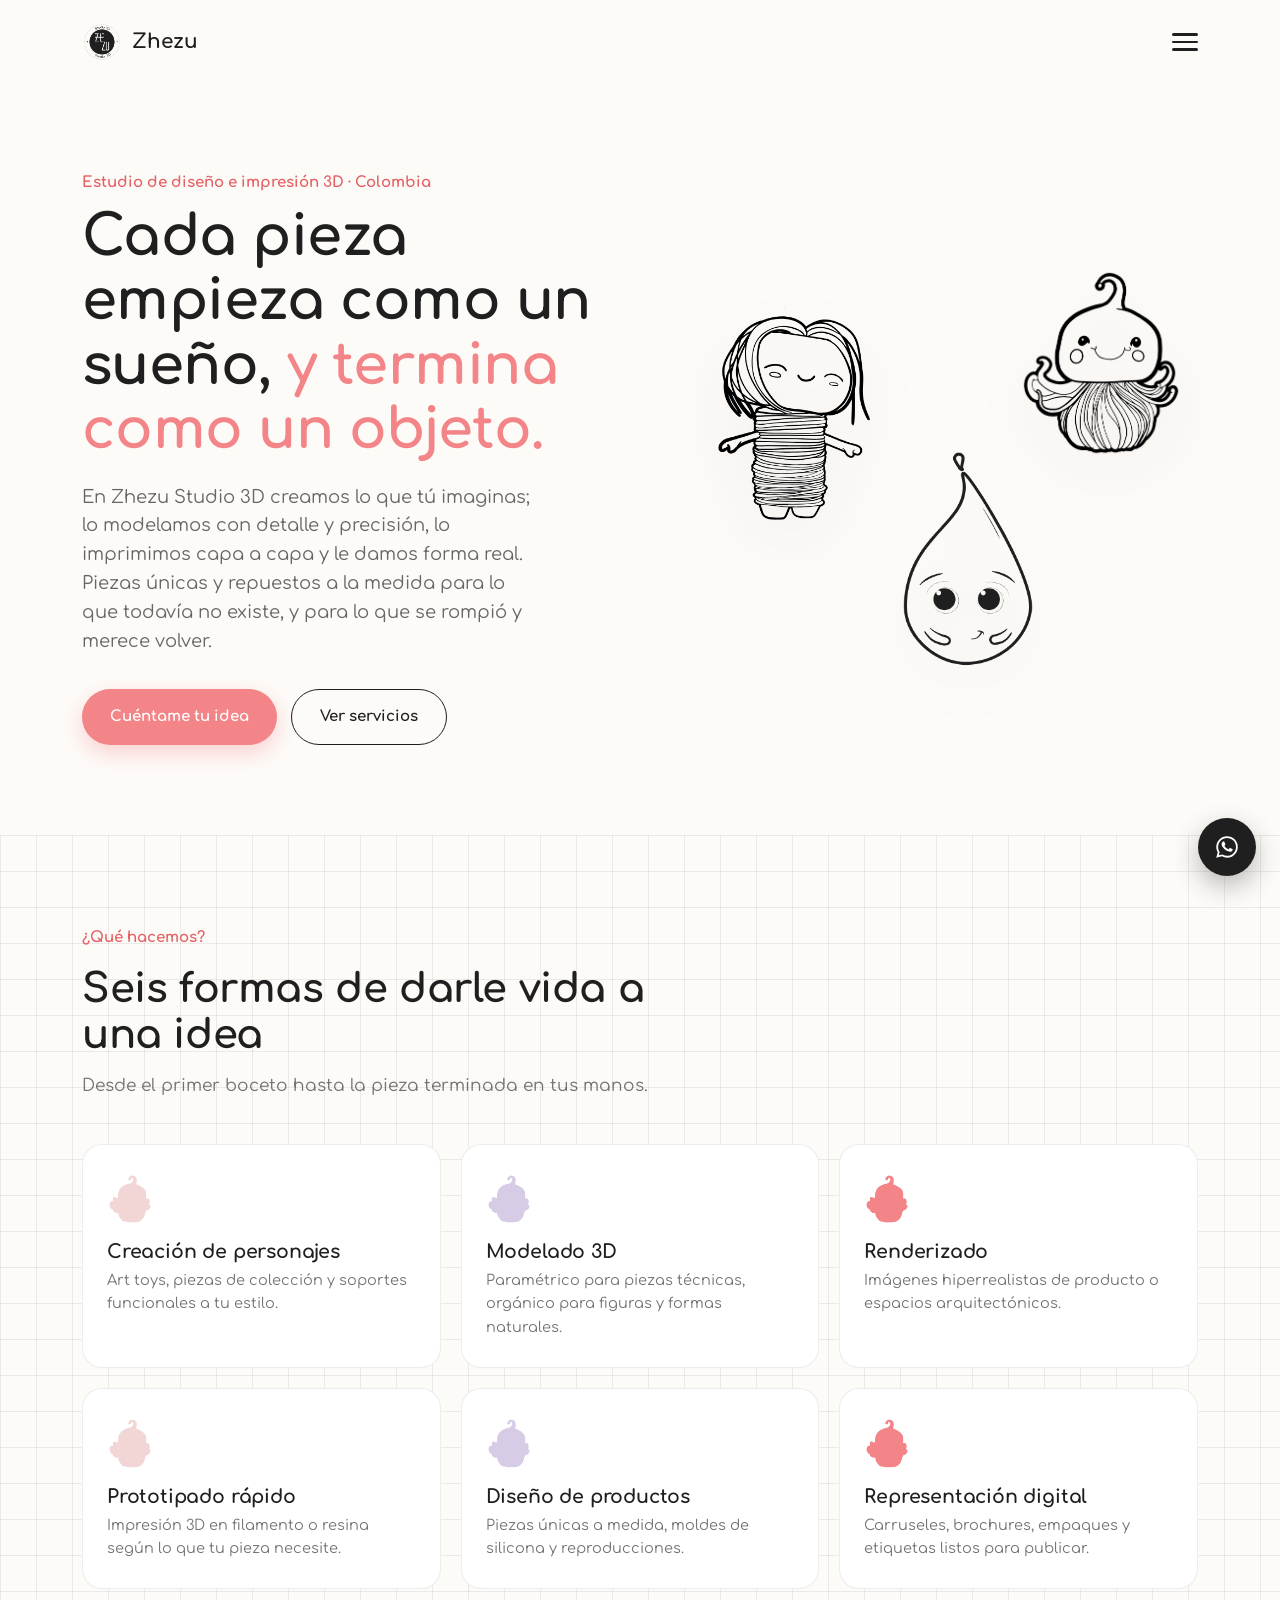
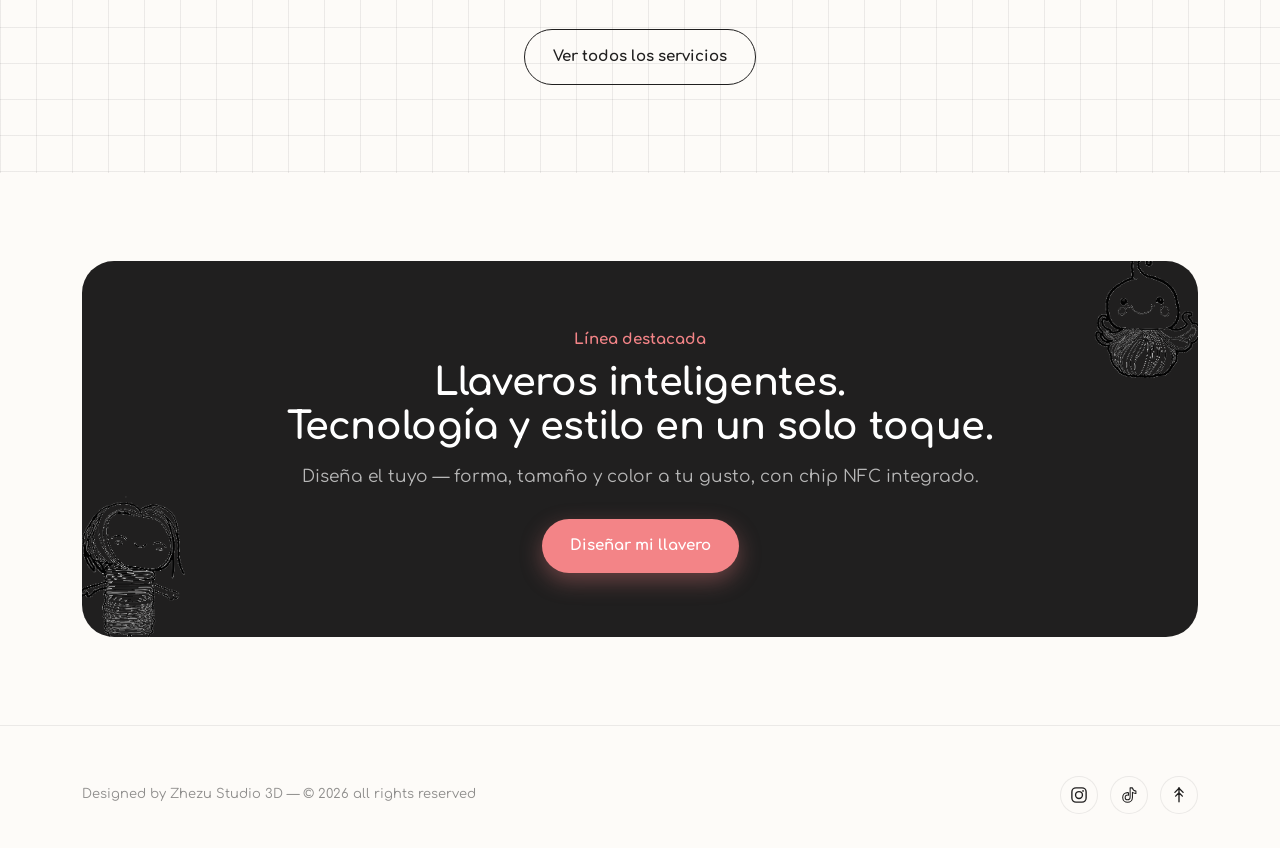
==== commit 78853ec3: "Update index.html" ====
--- a/index.html
+++ b/index.html
@@ -60,7 +60,7 @@
     <div class="reveal">
       <span class="eyebrow">Estudio de diseño e impresión 3D · Colombia</span>
       <h1>Cada pieza empieza como un sueño, <em>y termina como un objeto.</em></h1>
-      <p class="lead">En Zhezu Studio 3D creamos lo que tú imaginas: lo modelamos con detalle y precisión, lo imprimimos capa a capa y le damos forma real. Piezas únicas y repuestos a la medida — para lo que todavía no existe, y para lo que se rompió y merece volver.</p>
+      <p class="lead">En Zhezu Studio 3D creamos lo que tú imaginas; lo modelamos con detalle y precisión, lo imprimimos capa a capa y le damos forma real. Piezas únicas y repuestos a la medida para lo que todavía no existe, y para lo que se rompió y merece volver.</p>
       <div class="hero-actions">
         <a class="btn btn-primary" href="https://wa.me/573208390714?text=Hola%21%20Tengo%20una%20idea%20y%20quiero%20cont%C3%A1rtela%20a%20Zhezu%20Studio%203D." target="_blank" rel="noopener">Cuéntame tu idea</a>
         <a class="btn btn-ghost" href="servicios.html">Ver servicios</a>
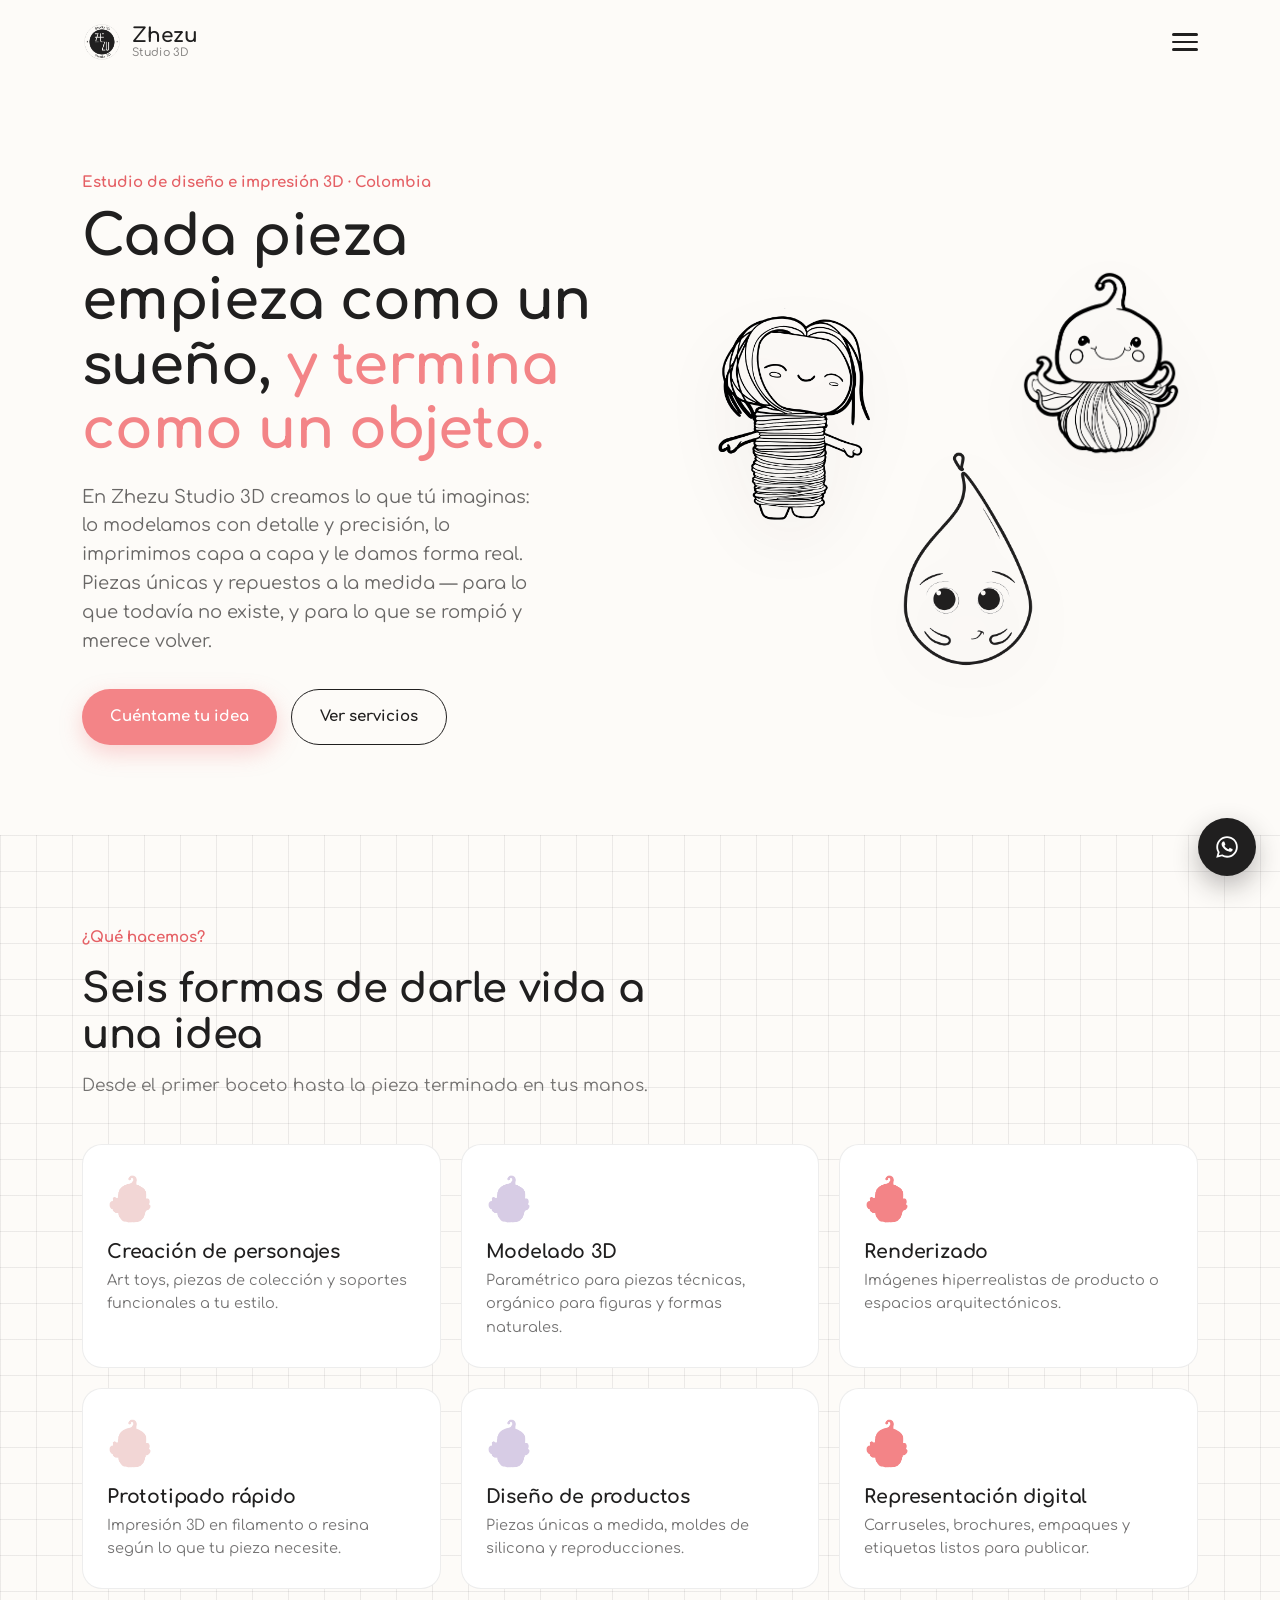
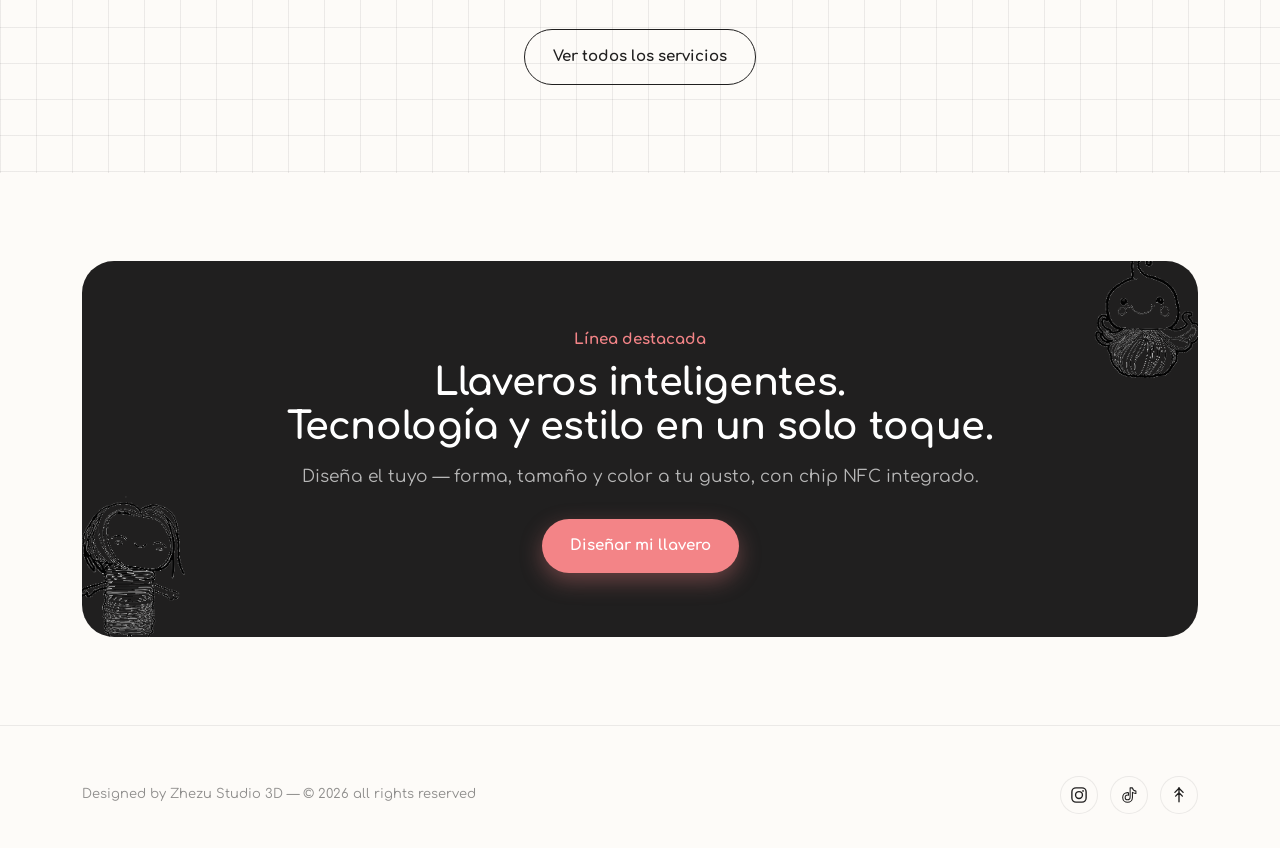
==== commit bc8bd7df: "Add files via upload" ====
--- a/index.html
+++ b/index.html
@@ -28,7 +28,7 @@
 
 <header class="site-header">
   <div class="wrap">
-    <a href="index.html" class="brand"><img src="assets/img/logo_badge.png" alt="Zhezu Studio 3D">Zhezu</a>
+    <a href="index.html" class="brand"><img src="assets/img/logo_badge.png" alt="Zhezu Studio 3D"><span class="brand-text">Zhezu<em>Studio 3D</em></span></a>
     <button class="menu-toggle" aria-label="Abrir menú"><span></span><span></span><span></span></button>
   </div>
 </header>
@@ -60,7 +60,7 @@
     <div class="reveal">
       <span class="eyebrow">Estudio de diseño e impresión 3D · Colombia</span>
       <h1>Cada pieza empieza como un sueño, <em>y termina como un objeto.</em></h1>
-      <p class="lead">En Zhezu Studio 3D creamos lo que tú imaginas; lo modelamos con detalle y precisión, lo imprimimos capa a capa y le damos forma real. Piezas únicas y repuestos a la medida para lo que todavía no existe, y para lo que se rompió y merece volver.</p>
+      <p class="lead">En Zhezu Studio 3D creamos lo que tú imaginas: lo modelamos con detalle y precisión, lo imprimimos capa a capa y le damos forma real. Piezas únicas y repuestos a la medida — para lo que todavía no existe, y para lo que se rompió y merece volver.</p>
       <div class="hero-actions">
         <a class="btn btn-primary" href="https://wa.me/573208390714?text=Hola%21%20Tengo%20una%20idea%20y%20quiero%20cont%C3%A1rtela%20a%20Zhezu%20Studio%203D." target="_blank" rel="noopener">Cuéntame tu idea</a>
         <a class="btn btn-ghost" href="servicios.html">Ver servicios</a>
--- a/assets/css/style.css
+++ b/assets/css/style.css
@@ -105,6 +105,8 @@
 .site-header .wrap{ display:flex; align-items:center; justify-content:space-between; }
 .brand{ display:flex; align-items:center; gap:10px; font-family: var(--font-display); font-weight:700; font-size: 20px; }
 .brand img{ width: 40px; height: 40px; }
+.brand-text{ display:flex; flex-direction:column; line-height:1.08; }
+.brand-text em{ font-style:normal; font-weight:500; font-size:11px; letter-spacing:.03em; color: rgba(32,31,31,0.55); }
 .menu-toggle{
   display:flex; flex-direction:column; gap:5px; background:none; border:none; cursor:pointer;
   padding: 10px; margin: -10px;
@@ -463,11 +465,12 @@
    ========================================================================== */
 .contact-hero{
   text-align:center; padding-top: 150px;
-  background-image: linear-gradient(rgba(253,251,248,0.6), rgba(253,251,248,0.6)), url('../img/pattern_bg.png');
+  background-image: linear-gradient(rgba(253,251,248,0.88), rgba(253,251,248,0.88)), url('../img/pattern_bg.png');
   background-repeat: no-repeat, repeat;
   background-size: cover, 900px auto;
   background-position: center, center top;
 }
+.contact-hero h1, .contact-hero .eyebrow, .contact-hero .lead{ position: relative; }
 @media (max-width: 720px){
   .contact-hero{ background-size: cover, 560px auto; }
 }
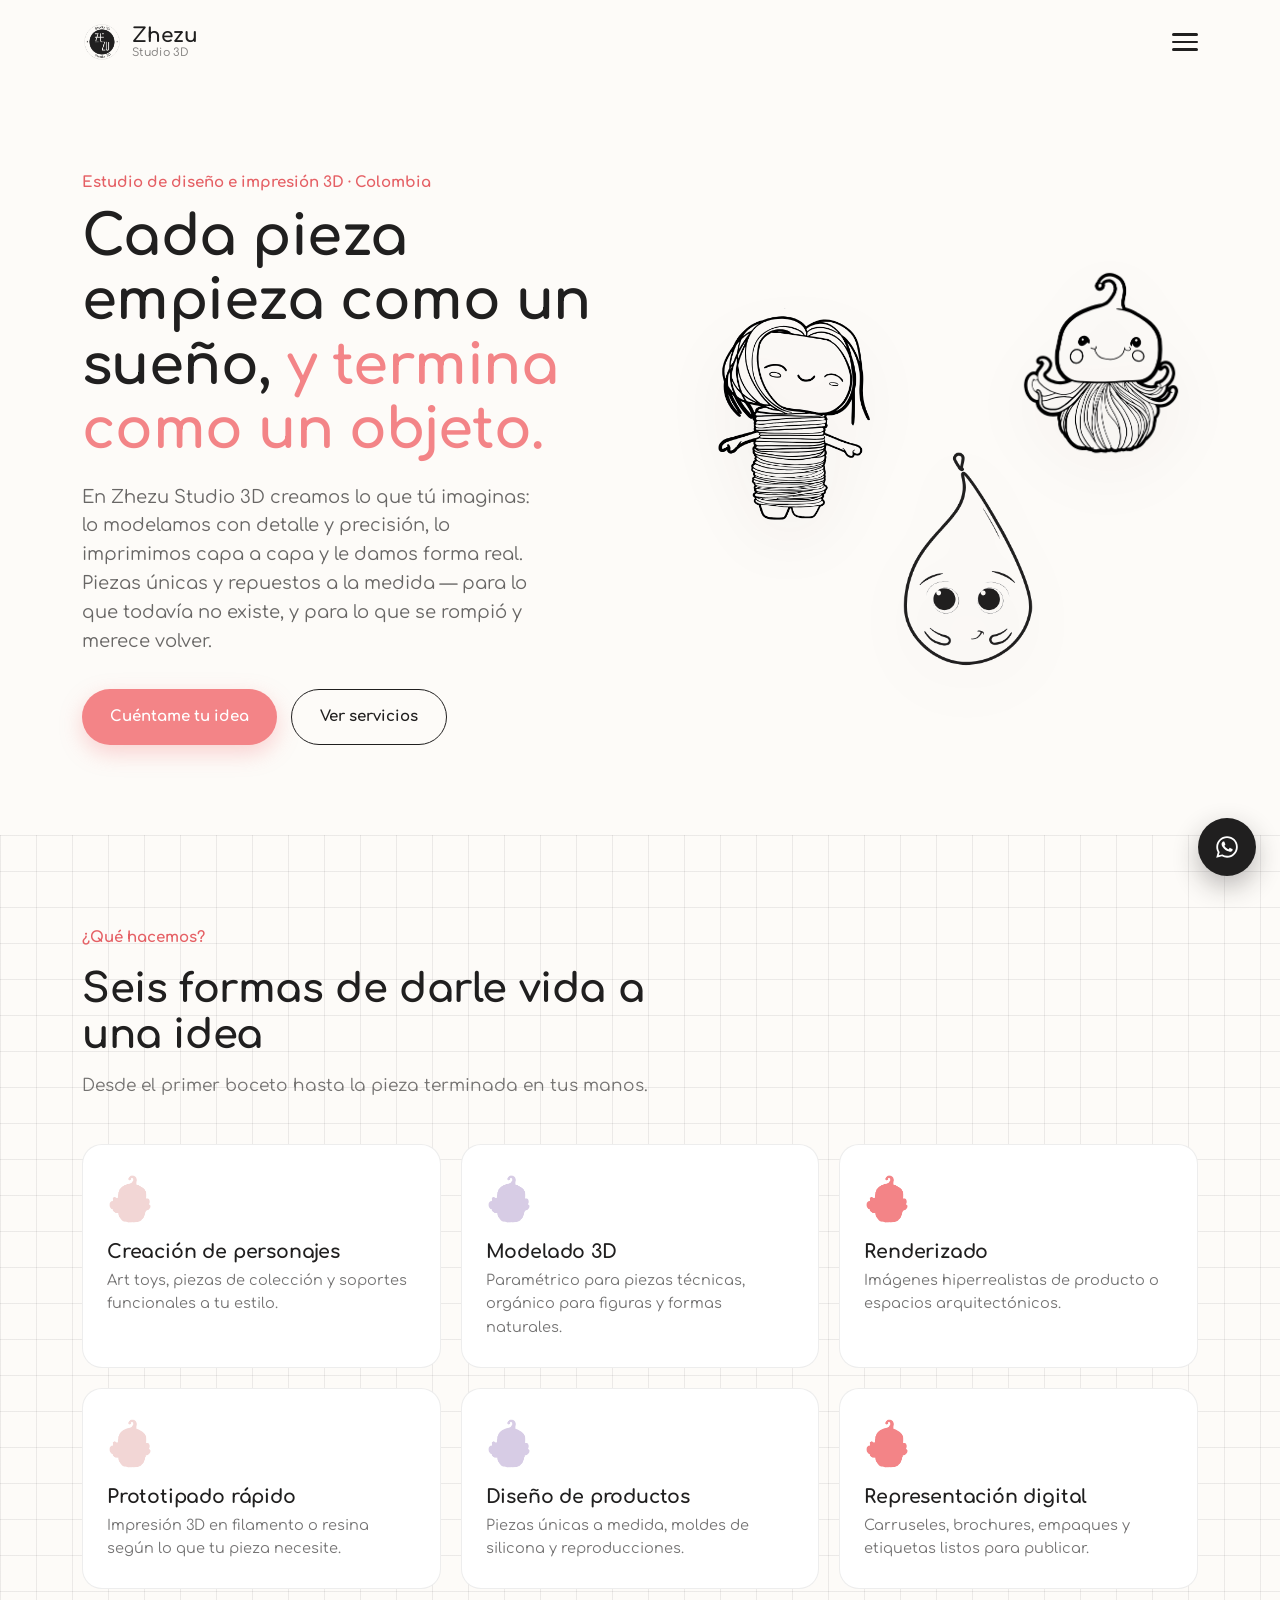
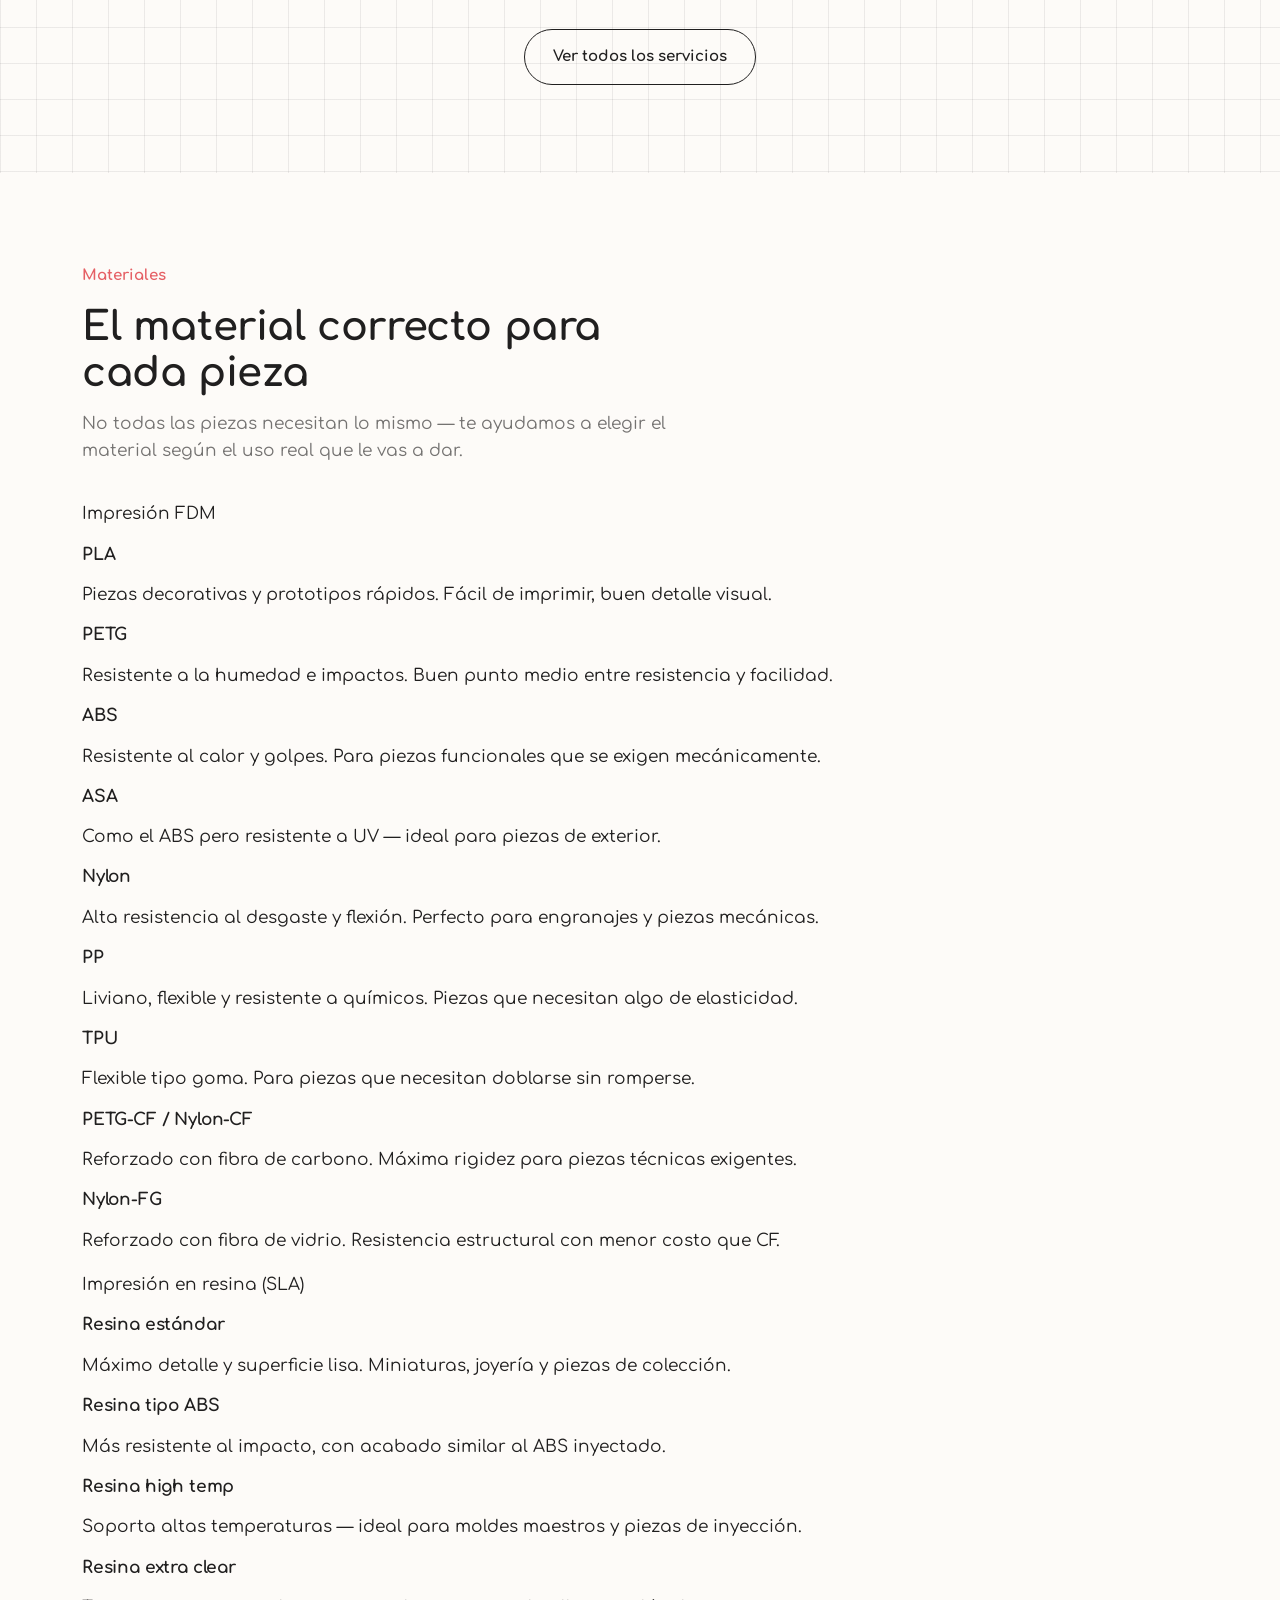
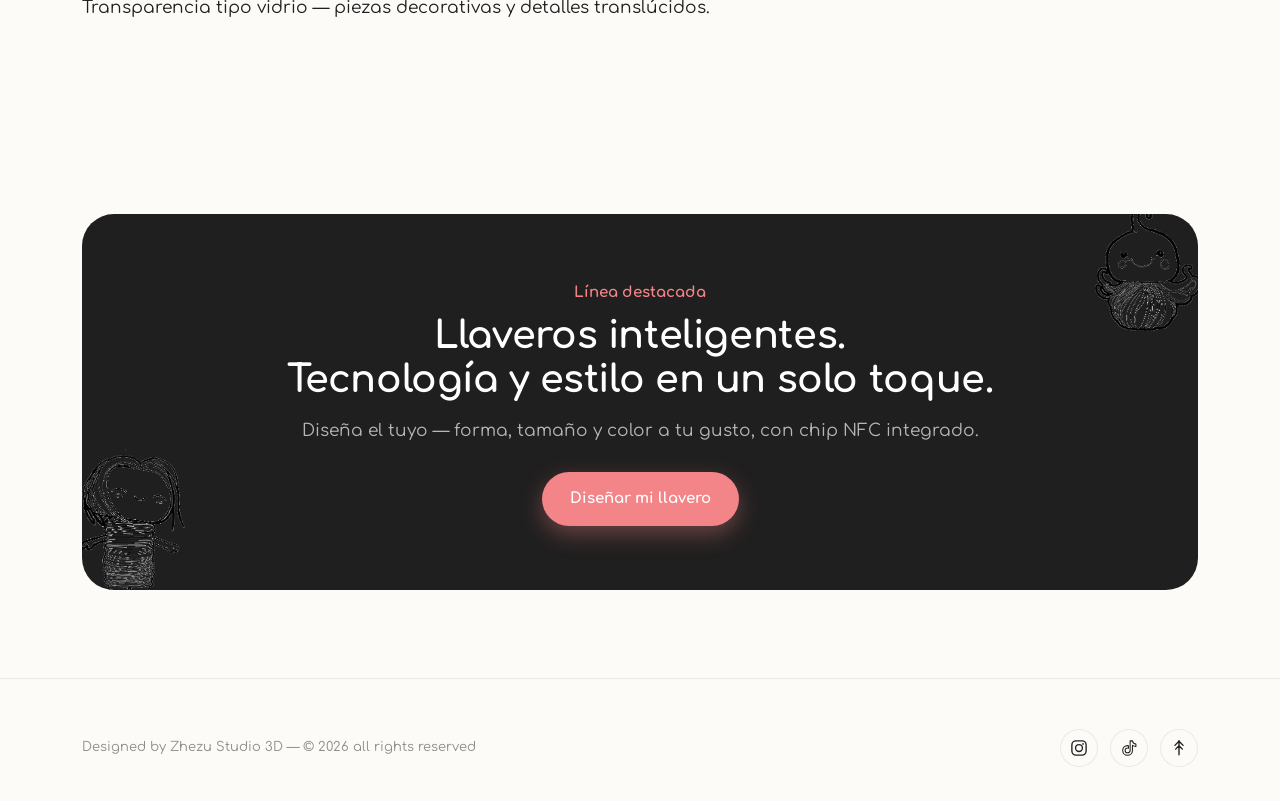
==== commit e237c9ab: "Add files via upload" ====
--- a/index.html
+++ b/index.html
@@ -115,6 +115,39 @@
     </div>
     <div style="text-align:center;margin-top:40px;">
       <a class="btn btn-ghost reveal" href="servicios.html">Ver todos los servicios</a>
+    </div>
+  </div>
+</section>
+
+<section>
+  <div class="wrap">
+    <div class="section-head reveal">
+      <span class="eyebrow">Materiales</span>
+      <h2>El material correcto para cada pieza</h2>
+      <p class="sub">No todas las piezas necesitan lo mismo — te ayudamos a elegir el material según el uso real que le vas a dar.</p>
+    </div>
+    <div class="mat-section" style="margin-top:36px;">
+      <p class="mat-label">Impresión FDM</p>
+      <div class="mat-grid">
+      <div class="mat-card reveal"><h4>PLA</h4><p>Piezas decorativas y prototipos rápidos. Fácil de imprimir, buen detalle visual.</p></div>
+      <div class="mat-card reveal"><h4>PETG</h4><p>Resistente a la humedad e impactos. Buen punto medio entre resistencia y facilidad.</p></div>
+      <div class="mat-card reveal"><h4>ABS</h4><p>Resistente al calor y golpes. Para piezas funcionales que se exigen mecánicamente.</p></div>
+      <div class="mat-card reveal"><h4>ASA</h4><p>Como el ABS pero resistente a UV — ideal para piezas de exterior.</p></div>
+      <div class="mat-card reveal"><h4>Nylon</h4><p>Alta resistencia al desgaste y flexión. Perfecto para engranajes y piezas mecánicas.</p></div>
+      <div class="mat-card reveal"><h4>PP</h4><p>Liviano, flexible y resistente a químicos. Piezas que necesitan algo de elasticidad.</p></div>
+      <div class="mat-card reveal"><h4>TPU</h4><p>Flexible tipo goma. Para piezas que necesitan doblarse sin romperse.</p></div>
+      <div class="mat-card reveal"><h4>PETG-CF / Nylon-CF</h4><p>Reforzado con fibra de carbono. Máxima rigidez para piezas técnicas exigentes.</p></div>
+      <div class="mat-card reveal"><h4>Nylon-FG</h4><p>Reforzado con fibra de vidrio. Resistencia estructural con menor costo que CF.</p></div>
+      </div>
+    </div>
+    <div class="mat-section">
+      <p class="mat-label">Impresión en resina (SLA)</p>
+      <div class="mat-grid">
+      <div class="mat-card reveal"><h4>Resina estándar</h4><p>Máximo detalle y superficie lisa. Miniaturas, joyería y piezas de colección.</p></div>
+      <div class="mat-card reveal"><h4>Resina tipo ABS</h4><p>Más resistente al impacto, con acabado similar al ABS inyectado.</p></div>
+      <div class="mat-card reveal"><h4>Resina high temp</h4><p>Soporta altas temperaturas — ideal para moldes maestros y piezas de inyección.</p></div>
+      <div class="mat-card reveal"><h4>Resina extra clear</h4><p>Transparencia tipo vidrio — piezas decorativas y detalles translúcidos.</p></div>
+      </div>
     </div>
   </div>
 </section>
--- a/assets/css/style.css
+++ b/assets/css/style.css
@@ -465,12 +465,12 @@
    ========================================================================== */
 .contact-hero{
   text-align:center; padding-top: 150px;
-  background-image: linear-gradient(rgba(253,251,248,0.88), rgba(253,251,248,0.88)), url('../img/pattern_bg.png');
+  background-image: linear-gradient(rgba(253,251,248,0.95), rgba(253,251,248,0.95)), url('../img/pattern_bg.png');
   background-repeat: no-repeat, repeat;
   background-size: cover, 900px auto;
   background-position: center, center top;
 }
-.contact-hero h1, .contact-hero .eyebrow, .contact-hero .lead{ position: relative; }
+.contact-hero h1, .contact-hero .eyebrow, .contact-hero .lead{ position: relative; text-shadow: 0 1px 0 var(--cream); }
 @media (max-width: 720px){
   .contact-hero{ background-size: cover, 560px auto; }
 }
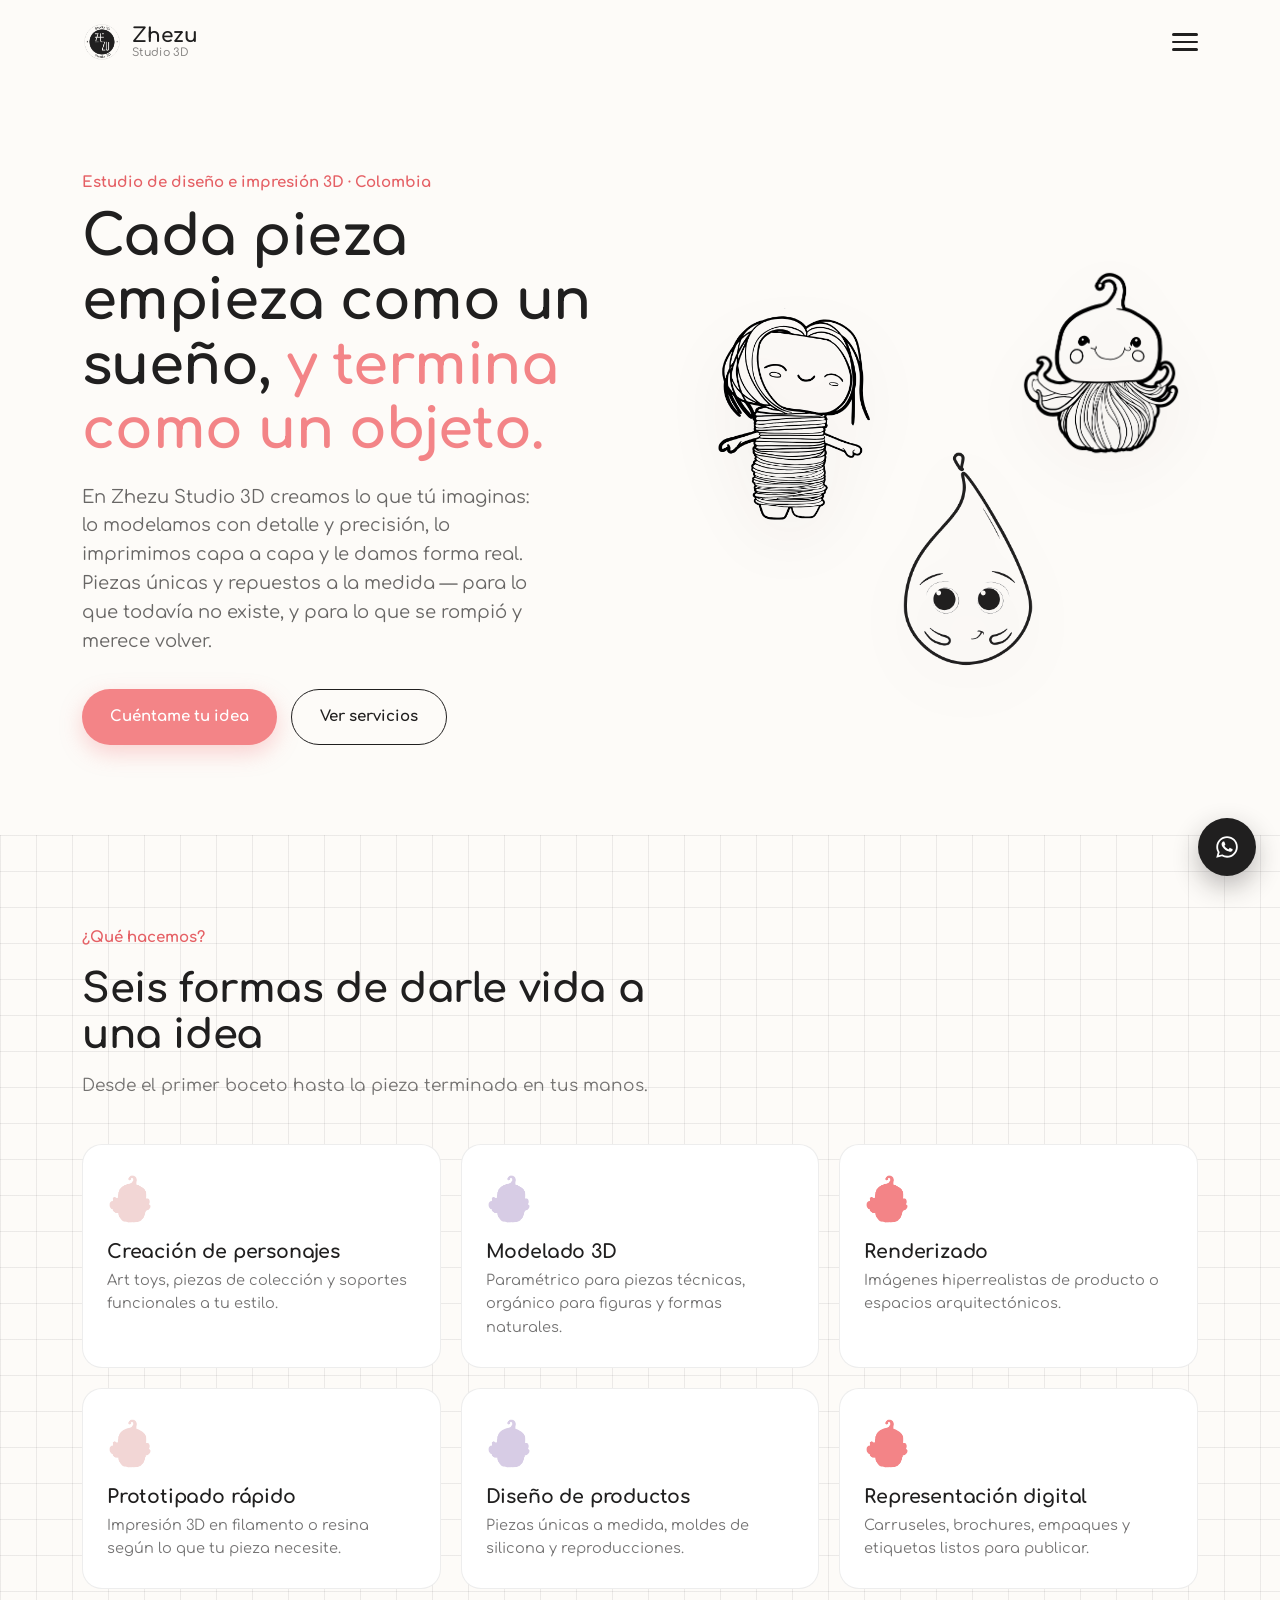
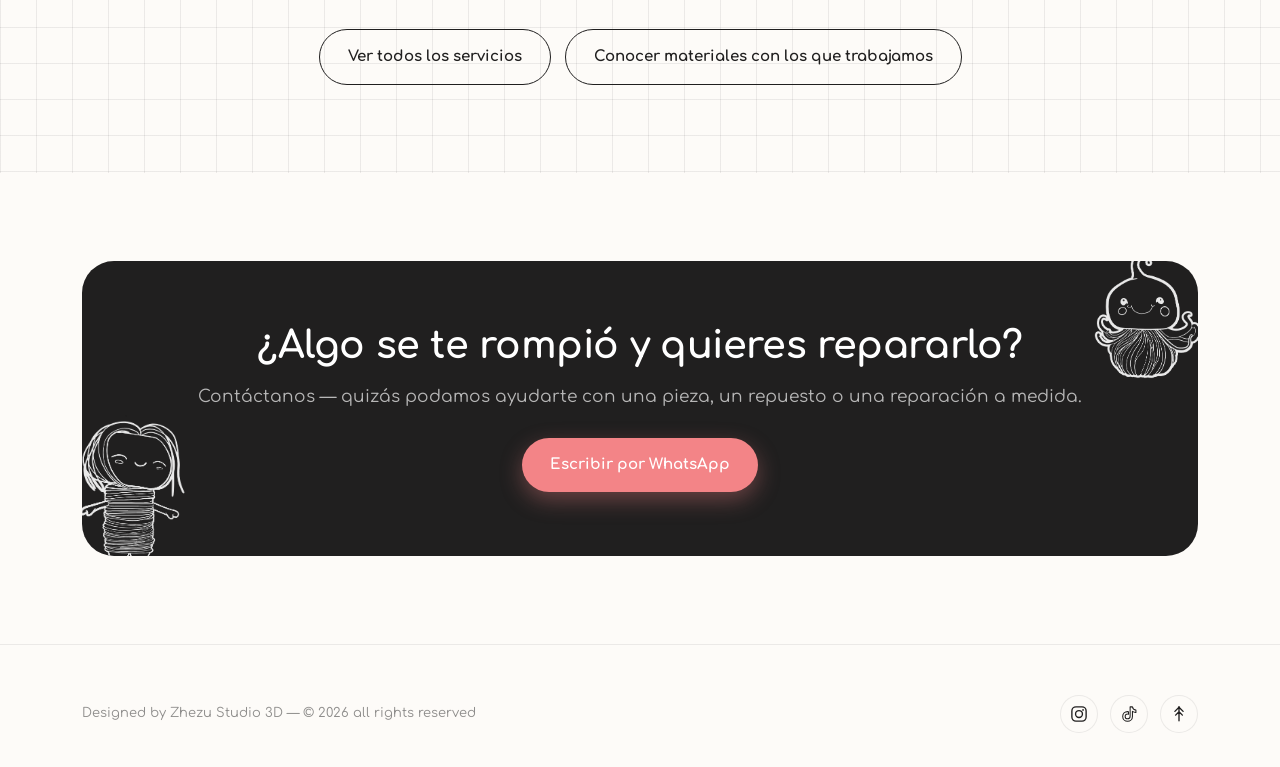
==== commit e82d26d8: "Add files via upload" ====
--- a/index.html
+++ b/index.html
@@ -113,54 +113,20 @@
         <p>Carruseles, brochures, empaques y etiquetas listos para publicar.</p>
       </div>
     </div>
-    <div style="text-align:center;margin-top:40px;">
+    <div style="text-align:center;margin-top:40px;display:flex;gap:14px;justify-content:center;flex-wrap:wrap;">
       <a class="btn btn-ghost reveal" href="servicios.html">Ver todos los servicios</a>
+      <a class="btn btn-ghost reveal" href="servicios.html#materiales">Conocer materiales con los que trabajamos</a>
     </div>
   </div>
 </section>
-
-<section>
-  <div class="wrap">
-    <div class="section-head reveal">
-      <span class="eyebrow">Materiales</span>
-      <h2>El material correcto para cada pieza</h2>
-      <p class="sub">No todas las piezas necesitan lo mismo — te ayudamos a elegir el material según el uso real que le vas a dar.</p>
-    </div>
-    <div class="mat-section" style="margin-top:36px;">
-      <p class="mat-label">Impresión FDM</p>
-      <div class="mat-grid">
-      <div class="mat-card reveal"><h4>PLA</h4><p>Piezas decorativas y prototipos rápidos. Fácil de imprimir, buen detalle visual.</p></div>
-      <div class="mat-card reveal"><h4>PETG</h4><p>Resistente a la humedad e impactos. Buen punto medio entre resistencia y facilidad.</p></div>
-      <div class="mat-card reveal"><h4>ABS</h4><p>Resistente al calor y golpes. Para piezas funcionales que se exigen mecánicamente.</p></div>
-      <div class="mat-card reveal"><h4>ASA</h4><p>Como el ABS pero resistente a UV — ideal para piezas de exterior.</p></div>
-      <div class="mat-card reveal"><h4>Nylon</h4><p>Alta resistencia al desgaste y flexión. Perfecto para engranajes y piezas mecánicas.</p></div>
-      <div class="mat-card reveal"><h4>PP</h4><p>Liviano, flexible y resistente a químicos. Piezas que necesitan algo de elasticidad.</p></div>
-      <div class="mat-card reveal"><h4>TPU</h4><p>Flexible tipo goma. Para piezas que necesitan doblarse sin romperse.</p></div>
-      <div class="mat-card reveal"><h4>PETG-CF / Nylon-CF</h4><p>Reforzado con fibra de carbono. Máxima rigidez para piezas técnicas exigentes.</p></div>
-      <div class="mat-card reveal"><h4>Nylon-FG</h4><p>Reforzado con fibra de vidrio. Resistencia estructural con menor costo que CF.</p></div>
-      </div>
-    </div>
-    <div class="mat-section">
-      <p class="mat-label">Impresión en resina (SLA)</p>
-      <div class="mat-grid">
-      <div class="mat-card reveal"><h4>Resina estándar</h4><p>Máximo detalle y superficie lisa. Miniaturas, joyería y piezas de colección.</p></div>
-      <div class="mat-card reveal"><h4>Resina tipo ABS</h4><p>Más resistente al impacto, con acabado similar al ABS inyectado.</p></div>
-      <div class="mat-card reveal"><h4>Resina high temp</h4><p>Soporta altas temperaturas — ideal para moldes maestros y piezas de inyección.</p></div>
-      <div class="mat-card reveal"><h4>Resina extra clear</h4><p>Transparencia tipo vidrio — piezas decorativas y detalles translúcidos.</p></div>
-      </div>
-    </div>
-  </div>
-</section>
-
 <section>
   <div class="wrap">
     <div class="cta-banner reveal">
       <img class="mascot-corner mc1" src="assets/img/mascot_momia.png" alt="">
       <img class="mascot-corner mc2" src="assets/img/mascot_medusa.png" alt="">
-      <span class="eyebrow" style="color:var(--coral);">Línea destacada</span>
-      <h2>Llaveros inteligentes.<br>Tecnología y estilo en un solo toque.</h2>
-      <p>Diseña el tuyo — forma, tamaño y color a tu gusto, con chip NFC integrado.</p>
-      <a class="btn btn-primary" href="llaveros.html">Diseñar mi llavero</a>
+      <h2>¿Algo se te rompió y quieres repararlo?</h2>
+      <p>Contáctanos — quizás podamos ayudarte con una pieza, un repuesto o una reparación a medida.</p>
+      <a class="btn btn-primary" href="https://wa.me/573208390714?text=Hola%21%20Tengo%20algo%20que%20se%20rompi%C3%B3%20y%20quiero%20ver%20si%20me%20pueden%20ayudar%20a%20repararlo." target="_blank" rel="noopener">Escribir por WhatsApp</a>
     </div>
   </div>
 </section>
--- a/assets/css/style.css
+++ b/assets/css/style.css
@@ -270,7 +270,7 @@
 }
 .cta-banner h2{ color:#fff; font-size: clamp(26px,4vw,38px); }
 .cta-banner p{ color: rgba(255,255,255,0.68); margin: 14px 0 28px; }
-.cta-banner .mascot-corner{ position:absolute; width: 120px; opacity:.9; }
+.cta-banner .mascot-corner{ position:absolute; width: 120px; opacity:.9; filter: invert(1); }
 .cta-banner .mc1{ left: -10px; bottom: -14px; }
 .cta-banner .mc2{ right: -10px; top: -14px; transform: scaleX(-1); }
 
@@ -313,6 +313,24 @@
 .step-card h3{ font-size: 17px; margin-bottom: 6px; }
 .step-card p{ color: rgba(32,31,31,0.62); font-size: 14.5px; margin: 0; }
 
+/* ---- materials ---- */
+.mat-section{ margin-bottom: 34px; }
+.mat-section:last-child{ margin-bottom: 0; }
+.mat-section .mat-label{
+  font-family: var(--font-display); font-size:13px; font-weight:700; margin: 0 0 14px;
+  color: rgba(32,31,31,.5); text-transform:uppercase; letter-spacing:.04em;
+}
+.mat-grid{ display:grid; grid-template-columns: repeat(4,1fr); gap:14px; }
+@media (max-width: 900px){ .mat-grid{ grid-template-columns: repeat(2,1fr); } }
+@media (max-width: 560px){ .mat-grid{ grid-template-columns: 1fr 1fr; } }
+.mat-card{
+  background:#fff; border:1px solid var(--line); border-radius:16px; padding:18px;
+  transition: all .2s var(--ease);
+}
+.mat-card:hover{ border-color: var(--coral); transform: translateY(-2px); }
+.mat-card h4{ font-family: var(--font-display); font-size:15.5px; margin:0 0 6px; }
+.mat-card p{ font-size:12.5px; color: rgba(32,31,31,.6); line-height:1.5; margin:0; }
+
 /* ---- reveal on scroll ---- */
 .reveal{ opacity:0; transform: translateY(24px); transition: opacity .7s var(--ease), transform .7s var(--ease); }
 .reveal.in{ opacity:1; transform: translateY(0); }
@@ -357,23 +375,23 @@
   cursor:pointer; transition: all .2s;
 }
 .filter-btn:hover{ border-color: var(--coral); color: var(--coral-deep); }
-.filter-btn.active{ background: var(--ink); border-color: var(--ink); color:#fff; }
-
-.gallery-grid{ column-count: 3; column-gap: 18px; }
-@media (max-width: 900px){ .gallery-grid{ column-count: 2; } }
-@media (max-width: 560px){ .gallery-grid{ column-count: 1; } }
+.filter-btn.active{ background: var(--coral); border-color: var(--coral); color:#fff; }
+
+.gallery-grid{
+  display:grid; grid-template-columns: repeat(4, 1fr); gap: 3px;
+}
+@media (max-width: 980px){ .gallery-grid{ grid-template-columns: repeat(3,1fr); } }
+@media (max-width: 640px){ .gallery-grid{ grid-template-columns: repeat(2,1fr); } }
 .gallery-item{
-  break-inside: avoid; margin-bottom: 18px; border-radius: var(--radius-m); overflow:hidden;
-  cursor: pointer; position:relative; border: 1px solid var(--line);
-  transition: transform .3s var(--ease), box-shadow .3s var(--ease);
-}
-.gallery-item:hover{ transform: translateY(-4px); box-shadow: 0 16px 30px rgba(32,31,31,0.12); }
-.gallery-item img{ width:100%; display:block; transition: transform .5s var(--ease); }
+  aspect-ratio: 1 / 1.1; overflow:hidden;
+  cursor: pointer; position:relative; background:#eee;
+}
+.gallery-item img{ width:100%; height:100%; object-fit:cover; display:block; transition: transform .5s var(--ease); }
 .gallery-item:hover img{ transform: scale(1.05); }
 .gallery-item .cap{
-  position:absolute; left:0; right:0; bottom:0; padding: 14px 16px 10px;
-  background: linear-gradient(to top, rgba(32,31,31,0.72), transparent);
-  color:#fff; font-size: 13px; font-weight:600; opacity:0; transition: opacity .25s;
+  position:absolute; inset:0; display:flex; align-items:flex-end; padding: 16px;
+  background: linear-gradient(to top, rgba(32,31,31,0.6), rgba(32,31,31,0) 55%);
+  color:#fff; font-size: 12.5px; font-weight:600; opacity:0; transition: opacity .3s;
 }
 .gallery-item:hover .cap{ opacity:1; }
 .gallery-item.hide{ display:none; }
@@ -499,3 +517,20 @@
 @keyframes fall-wobble{ 0%,100%{ transform: translateY(0) rotate(-4deg);} 50%{ transform: translateY(-10px) rotate(4deg);} }
 .error-page h1{ font-size: clamp(28px,5vw,44px); color: var(--coral-deep); }
 .error-page p{ color: rgba(32,31,31,0.6); margin: 14px 0 30px; }
+
+/* ==========================================================================
+   Protección básica de imágenes (evita descarga casual)
+   ========================================================================== */
+img{
+  -webkit-user-select: none;
+  -moz-user-select: none;
+  user-select: none;
+  -webkit-user-drag: none;
+  user-drag: none;
+  -webkit-touch-callout: none; /* evita el menú "guardar imagen" al mantener presionado en iOS */
+  pointer-events: auto;
+}
+.gallery-item img, .service-card .icon, .hero-art img{
+  -webkit-user-drag: none;
+  user-drag: none;
+}
